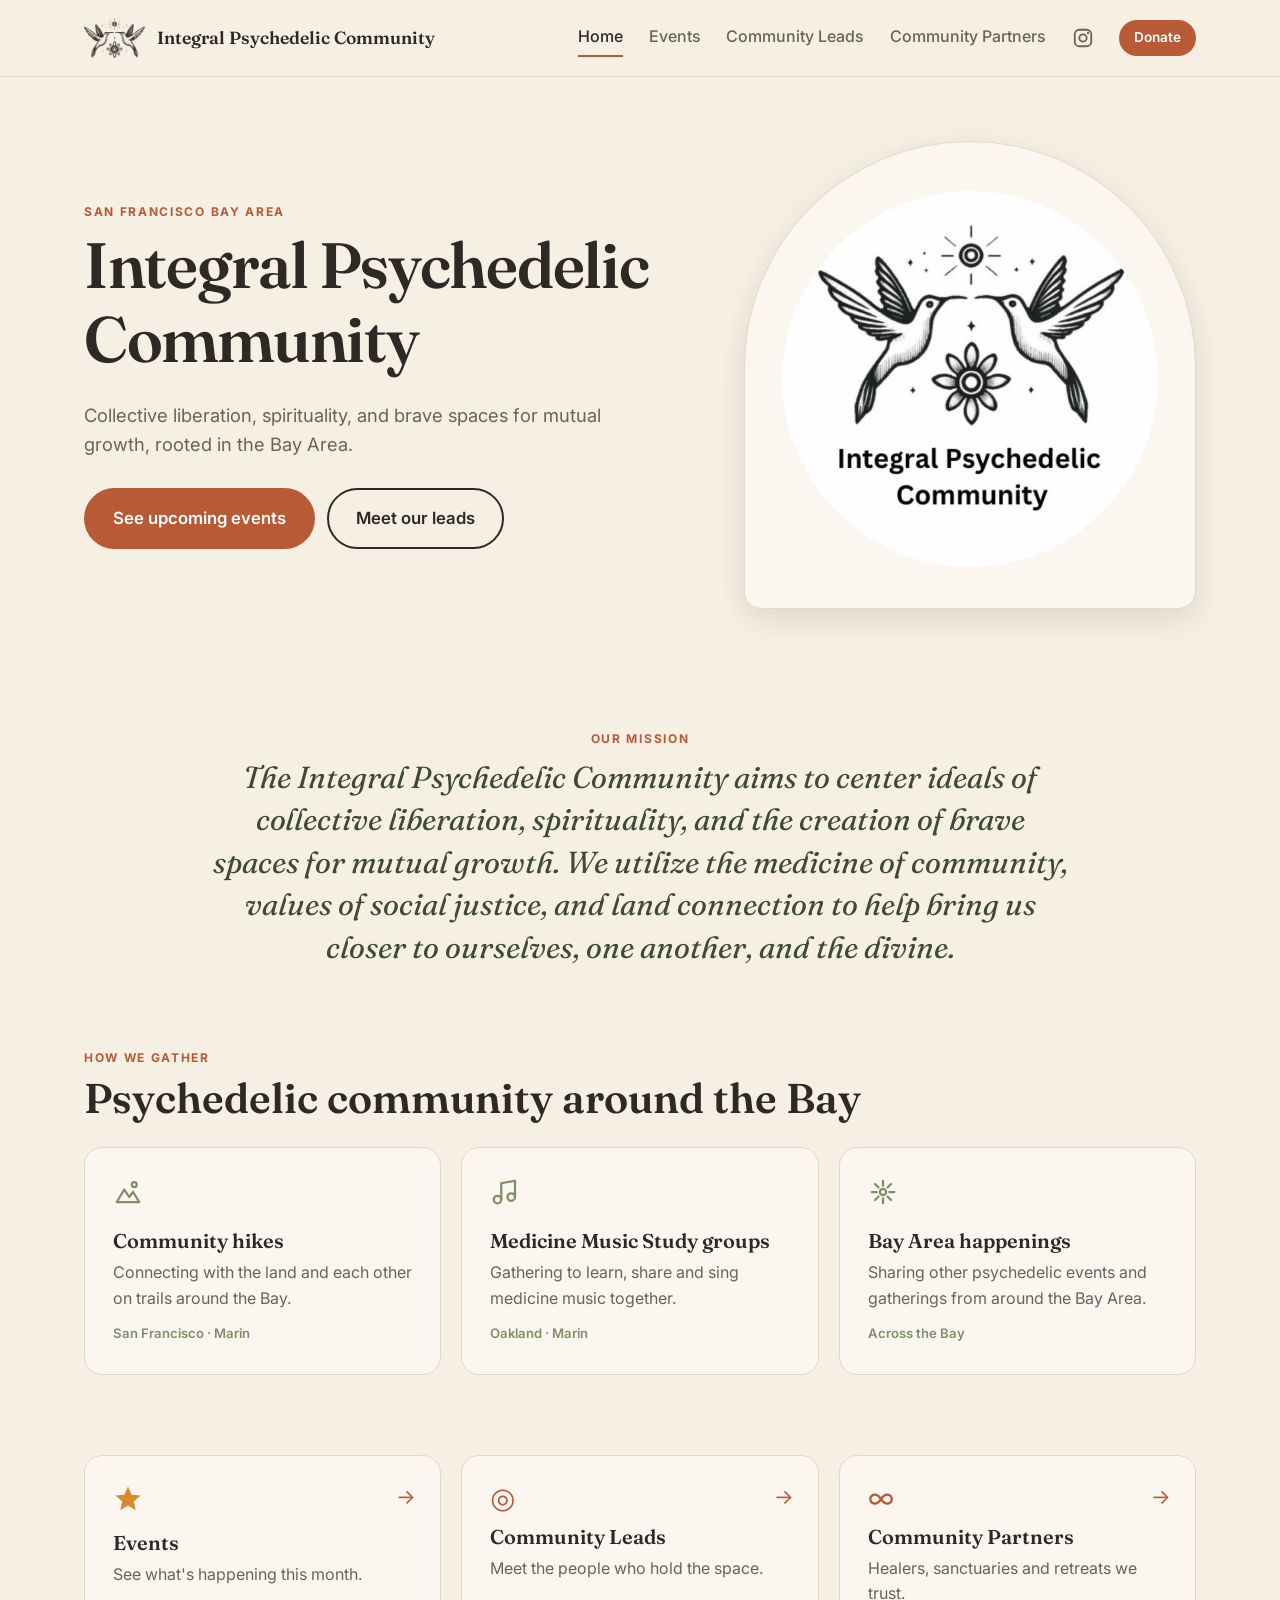
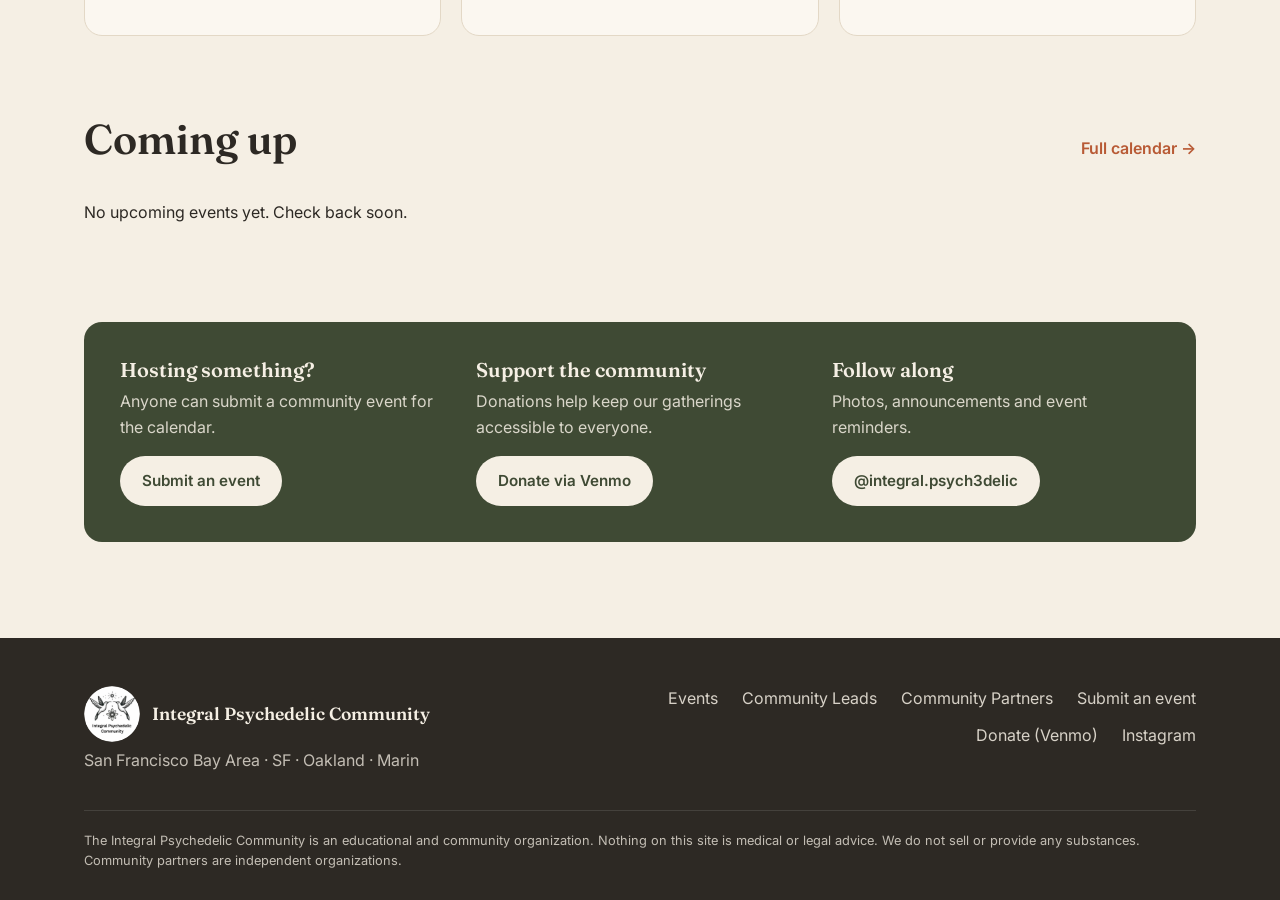
==== index.html @ b9d46e88 "Integral Psychedelic Community website: home, events, leads, partners Co-Authored-By: Devin AI <1582" ====
<!doctype html>
<html lang="en">
<head>
<meta charset="utf-8">
<meta name="viewport" content="width=device-width,initial-scale=1">
<title>Integral Psychedelic Community | Bay Area Psychedelic Community</title>
<meta name="description" content="A San Francisco Bay Area psychedelic community for collective liberation, spirituality and brave spaces for mutual growth. Community hikes in SF and Marin and Medicine Music Study groups in Oakland and Marin.">
<meta property="og:type" content="website">
<meta property="og:site_name" content="Integral Psychedelic Community">
<meta property="og:title" content="Integral Psychedelic Community | Bay Area Psychedelic Community">
<meta property="og:description" content="A San Francisco Bay Area psychedelic community for collective liberation, spirituality and brave spaces for mutual growth. Community hikes in SF and Marin and Medicine Music Study groups in Oakland and Marin.">
<meta property="og:image" content="assets/og-image.jpg">
<link rel="icon" href="assets/favicon.ico" sizes="any">
<link rel="icon" type="image/png" href="assets/icon-32.png">
<link rel="apple-touch-icon" href="assets/icon-180.png">
<link rel="preconnect" href="https://fonts.googleapis.com"><link rel="preconnect" href="https://fonts.gstatic.com" crossorigin>
<link href="https://fonts.googleapis.com/css2?family=Fraunces:ital,opsz,wght@0,9..144,400;0,9..144,600;1,9..144,400&family=Inter:wght@400;500;600;700&display=swap" rel="stylesheet">
<link rel="stylesheet" href="assets/style.css">
<script type="application/ld+json">{"@context": "https://schema.org", "@type": "Organization", "name": "Integral Psychedelic Community", "logo": "assets/logo-circle.png", "description": "A San Francisco Bay Area psychedelic community centering collective liberation, spirituality, and brave spaces for mutual growth.", "sameAs": ["https://www.instagram.com/integral.psych3delic/"], "areaServed": ["San Francisco", "Oakland", "Marin County", "San Francisco Bay Area"]}</script>
<script src="assets/site.js" defer></script>
</head>
<body>
<header class="site-header"><div class="wrap hdr">
  <a class="brand" href="index.html"><img src="assets/mark.png" alt="" width="61" height="40"><span>Integral Psychedelic Community</span></a>
  <button class="burger" aria-label="Open menu">☰</button>
  <nav class="nav" aria-label="Main"><a href="index.html" aria-current="page">Home</a><a href="events.html">Events</a><a href="leads.html">Community Leads</a><a href="partners.html">Community Partners</a><a class="insta" href="https://www.instagram.com/integral.psych3delic/" target="_blank" rel="noopener" aria-label="Instagram"><svg viewBox="0 0 24 24" width="22" height="22" aria-hidden="true"><rect x="3" y="3" width="18" height="18" rx="5" fill="none" stroke="currentColor" stroke-width="2"/><circle cx="12" cy="12" r="4" fill="none" stroke="currentColor" stroke-width="2"/><circle cx="17.5" cy="6.5" r="1.3" fill="currentColor"/></svg></a><a class="btn btn-sm btn-primary" href="https://venmo.com/u/hummingbirdmagic" target="_blank" rel="noopener">Donate</a></nav>
</div></header>
<main>
<section class="hero"><div class="wrap hero-inner">
  <div><p class="eyebrow">San Francisco Bay Area</p>
    <h1>Integral Psychedelic Community</h1>
    <p class="lede">Collective liberation, spirituality, and brave spaces for mutual growth, rooted in the Bay Area.</p>
    <div class="cta-row"><a class="btn btn-primary btn-lg" href="events.html">See upcoming events</a><a class="btn btn-ghost btn-lg" href="leads.html">Meet our leads</a></div>
  </div>
  <div class="hero-logo"><img src="assets/logo-circle.png" alt="Integral Psychedelic Community logo: two hummingbirds beneath a sun, above a flower" width="640" height="640"></div>
</div></section>
<div class="wrap">
  <section class="mission"><p class="eyebrow">Our mission</p>
    <blockquote>The Integral Psychedelic Community aims to center ideals of collective liberation, spirituality, and the creation of brave spaces for mutual growth. We utilize the medicine of community, values of social justice, and land connection to help bring us closer to ourselves, one another, and the divine.</blockquote>
  </section>
  <section class="gather"><p class="eyebrow">How we gather</p><h2>Psychedelic community around the Bay</h2>
    <div class="gather-grid">
      <div class="gather-card"><span class="ico"><svg viewBox="0 0 24 24"><path d="M3 20l6-10 4 6 3-4 5 8z"/><circle cx="17" cy="6" r="2"/></svg></span><h3>Community hikes</h3><p>Connecting with the land and each other on trails around the Bay.</p><span class="where">San Francisco · Marin</span></div>
      <div class="gather-card"><span class="ico"><svg viewBox="0 0 24 24"><path d="M9 18V5l11-2v13"/><circle cx="6" cy="18" r="3"/><circle cx="17" cy="16" r="3"/></svg></span><h3>Medicine Music Study groups</h3><p>Gathering to learn, share and sing medicine music together.</p><span class="where">Oakland · Marin</span></div>
      <div class="gather-card"><span class="ico"><svg viewBox="0 0 24 24"><path d="M12 3v4M12 17v4M3 12h4M17 12h4M5.6 5.6l2.8 2.8M15.6 15.6l2.8 2.8M5.6 18.4l2.8-2.8M15.6 8.4l2.8-2.8"/><circle cx="12" cy="12" r="2.5"/></svg></span><h3>Bay Area happenings</h3><p>Sharing other psychedelic events and gatherings from around the Bay Area.</p><span class="where">Across the Bay</span></div>
    </div>
  </section>
  <section class="cards3" aria-label="Explore">
    <a class="tile" href="events.html"><span class="tile-ico"><svg class="star" viewBox="0 0 24 24" aria-hidden="true"><path d="M12 2l2.9 6.6 7.1.6-5.4 4.7 1.6 7-6.2-3.8-6.2 3.8 1.6-7L2 9.2l7.1-.6z"/></svg></span><h3>Events</h3><p>See what's happening this month.</p><span class="arrow">→</span></a>
    <a class="tile" href="leads.html"><span class="tile-ico">◎</span><h3>Community Leads</h3><p>Meet the people who hold the space.</p><span class="arrow">→</span></a>
    <a class="tile" href="partners.html"><span class="tile-ico">∞</span><h3>Community Partners</h3><p>Healers, sanctuaries and retreats we trust.</p><span class="arrow">→</span></a>
  </section>
  <section class="upnext"><div class="row-head"><h2>Coming up</h2><a href="events.html">Full calendar →</a></div><div class="ev-list" id="ev-next"></div></section>
  <section class="cta-band">
    <div><h3>Hosting something?</h3><p>Anyone can submit a community event for the calendar.</p><a class="btn btn-light" href="events.html#submit">Submit an event</a></div>
    <div><h3>Support the community</h3><p>Donations help keep our gatherings accessible to everyone.</p><a class="btn btn-light" href="https://venmo.com/u/hummingbirdmagic" target="_blank" rel="noopener">Donate via Venmo</a></div>
    <div><h3>Follow along</h3><p>Photos, announcements and event reminders.</p><a class="btn btn-light" href="https://www.instagram.com/integral.psych3delic/" target="_blank" rel="noopener">@integral.psych3delic</a></div>
  </section>
</div>
</main>
<footer class="site-footer"><div class="wrap foot">
  <div><a class="brand" href="index.html"><img src="assets/logo-circle.png" alt="Integral Psychedelic Community logo" width="56" height="56"><span>Integral Psychedelic Community</span></a><p>San Francisco Bay Area · SF · Oakland · Marin</p></div>
  <div class="foot-links"><a href="events.html">Events</a><a href="leads.html">Community Leads</a><a href="partners.html">Community Partners</a><a href="events.html#submit">Submit an event</a><a href="https://venmo.com/u/hummingbirdmagic" target="_blank" rel="noopener">Donate (Venmo)</a><a href="https://www.instagram.com/integral.psych3delic/" target="_blank" rel="noopener">Instagram</a></div>
  <p class="disclaimer">The Integral Psychedelic Community is an educational and community organization. Nothing on this site is medical or legal advice. We do not sell or provide any substances. Community partners are independent organizations.</p>
</div></footer>
</body>
</html>
---- assets/style.css ----
:root{--bg:#f5efe4;--surface:#fbf7f0;--text:#2d2924;--muted:#6b6258;--primary:#b85a35;--primary-ink:#fff;--accent:#b85a35;--sage:#7d8f69;--forest:#3f4a34;--star:#d98b2b;--line:#e3d8c6;--radius:18px;--font-head:"Fraunces",Georgia,serif;--font-body:"Inter",system-ui,sans-serif;--event-bg:#f3e1cc;--shadow:0 10px 30px rgba(80,50,20,.12)}
*{box-sizing:border-box}html{scroll-behavior:smooth}
body{margin:0;background:var(--bg);color:var(--text);font-family:var(--font-body);line-height:1.6;-webkit-font-smoothing:antialiased}
h1,h2,h3,h4{font-family:var(--font-head);line-height:1.15;margin:0 0 .4em;font-weight:600}
h1{font-size:clamp(2.4rem,5.4vw,4rem);letter-spacing:-.02em}h2{font-size:clamp(1.8rem,3.5vw,2.6rem)}h3{font-size:1.25rem}
a{color:inherit}p{margin:0 0 1em}img{max-width:100%;height:auto;display:block}
.wrap{max-width:1160px;margin:0 auto;padding:0 24px}
.eyebrow{text-transform:uppercase;letter-spacing:.14em;font-size:.75rem;font-weight:700;color:var(--accent);margin:0 0 .6em}
.lede{font-size:1.15rem;color:var(--muted);max-width:44ch}
.btn{display:inline-flex;align-items:center;gap:.4em;padding:.7em 1.3em;border-radius:999px;text-decoration:none;font-weight:600;border:2px solid transparent;transition:transform .15s;cursor:pointer;font-size:.95rem;white-space:nowrap}
.btn:hover{transform:translateY(-2px)}
.btn-primary{background:var(--primary);color:var(--primary-ink)}
.btn-ghost{border-color:currentColor;color:var(--text);background:transparent}
.btn-light{background:var(--bg);color:var(--forest)}
.btn-sm{padding:.4em .95em;font-size:.85rem}.btn-lg{padding:.9em 1.6em;font-size:1.05rem}
.site-header{position:sticky;top:0;z-index:10;background:rgba(245,239,228,.92);border-bottom:1px solid var(--line);backdrop-filter:blur(10px)}
.hdr{display:flex;align-items:center;justify-content:space-between;height:76px}
.brand{display:flex;align-items:center;gap:.7em;text-decoration:none;font-family:var(--font-head);font-weight:600;font-size:1.1rem}
.brand img{height:40px;width:auto}
.nav{display:flex;align-items:center;gap:1.6em}
.nav a:not(.btn){text-decoration:none;font-weight:500;color:var(--muted);padding:.3em 0;border-bottom:2px solid transparent}
.nav a[aria-current],.nav a:not(.btn):hover{color:var(--text);border-color:var(--accent)}
.burger{display:none;background:none;border:0;font-size:1.6rem;color:var(--text);cursor:pointer}
.hero{padding:64px 0 40px}
.hero-inner{display:grid;grid-template-columns:1.15fr .85fr;gap:48px;align-items:center}
.cta-row{display:flex;gap:12px;flex-wrap:wrap;margin-top:28px}
.hero-logo{background:var(--surface);border-radius:240px 240px var(--radius) var(--radius);padding:48px 36px 40px;border:1px solid var(--line);box-shadow:var(--shadow)}
.hero-logo img{width:100%;max-width:380px;margin:0 auto}
.mission{margin:80px auto;max-width:860px;text-align:center}
.mission blockquote{margin:0;font-family:var(--font-head);font-style:italic;color:var(--forest);font-size:clamp(1.35rem,2.5vw,1.9rem);line-height:1.4}
.gather{margin:80px 0}
.gather-grid{display:grid;grid-template-columns:repeat(3,1fr);gap:20px;margin-top:24px}
.gather-card{padding:28px;border-radius:var(--radius);background:var(--surface);border:1px solid var(--line)}
.gather-card .ico{font-size:1.7rem;color:var(--sage);display:block;margin-bottom:10px}
.gather-card p{color:var(--muted);margin:0}
.where{display:inline-block;margin-top:12px;font-size:.82rem;font-weight:600;color:var(--sage)}
.cards3{display:grid;grid-template-columns:repeat(3,1fr);gap:20px;margin:80px 0}
.tile{position:relative;display:block;padding:28px;border-radius:var(--radius);background:var(--surface);border:1px solid var(--line);text-decoration:none;transition:transform .2s,box-shadow .2s}
.tile:hover{transform:translateY(-4px);box-shadow:var(--shadow)}
.tile-ico{font-size:1.8rem;color:var(--accent);display:block;margin-bottom:12px;line-height:1}.tile-ico .star{width:30px;height:30px}
.tile p{color:var(--muted);margin:0}.arrow{position:absolute;right:24px;top:24px;font-size:1.3rem;color:var(--accent)}
.row-head{display:flex;justify-content:space-between;align-items:baseline;margin-bottom:20px;gap:12px}.row-head a{color:var(--accent);font-weight:600;text-decoration:none}
.upnext{margin:80px 0}
.ev-list{display:grid;gap:14px}
.ev-card{display:flex;gap:18px;padding:20px;background:var(--surface);border:1px solid var(--line);border-radius:var(--radius)}
.ev-date{flex:none;width:64px;height:72px;border-radius:12px;background:var(--sage);color:#fff;display:flex;flex-direction:column;align-items:center;justify-content:center;line-height:1}
.ev-mon{font-size:.72rem;text-transform:uppercase;letter-spacing:.1em;font-weight:700}.ev-num{font-size:1.7rem;font-weight:700;font-family:var(--font-head)}
.ev-title{font-size:1.15rem;margin:0 0 .2em}.ev-meta{color:var(--accent);font-weight:600;font-size:.88rem;margin:0 0 .5em}.ev-desc{color:var(--muted);margin:0 0 .8em;font-size:.95rem}
.ev-actions{display:flex;gap:8px;flex-wrap:wrap}
.tag{display:inline-block;font-size:.68rem;font-weight:700;letter-spacing:.06em;text-transform:uppercase;padding:2px 8px;border-radius:999px;background:var(--line);color:var(--muted);vertical-align:middle;margin-left:6px;font-family:var(--font-body)}
.cta-band{display:grid;grid-template-columns:repeat(3,1fr);gap:28px;margin:80px 0 96px;padding:36px;border-radius:var(--radius);background:var(--forest);color:var(--bg)}
.cta-band p{opacity:.85}
.page-head{display:flex;justify-content:space-between;align-items:flex-end;gap:24px;flex-wrap:wrap;padding:56px 0 32px}
.notice{background:var(--event-bg);border:1px solid #ecc9a4;border-radius:12px;padding:12px 16px;font-size:.9rem;margin-bottom:24px}
.events-split{display:grid;grid-template-columns:1.25fr .75fr;gap:28px;align-items:start}
.cal{background:var(--surface);border:1px solid var(--line);border-radius:var(--radius);padding:20px}
.cal-head{display:flex;align-items:center;justify-content:space-between;margin-bottom:12px}.cal-head h3{margin:0}
.cal-nav{width:38px;height:38px;border-radius:50%;border:1px solid var(--line);background:transparent;color:var(--text);font-size:1.3rem;cursor:pointer}
.cal-grid{display:grid;grid-template-columns:repeat(7,1fr);gap:6px}
.cal-dow{text-align:center;font-size:.72rem;text-transform:uppercase;letter-spacing:.08em;color:var(--muted);padding:4px 0;font-weight:700}
.cal-day{position:relative;min-height:84px;border-radius:11px;border:1px solid var(--line);background:transparent;color:var(--text);text-align:left;padding:6px 8px;font:inherit;cursor:default;display:flex;flex-direction:column;align-items:flex-start;overflow:hidden}
.cal-day.empty{border:0}
.cal-num{font-size:.85rem;font-weight:600}
.cal-day.today .cal-num{background:var(--text);color:var(--bg);border-radius:999px;padding:0 7px}
.cal-day.has-event{cursor:pointer;background:var(--event-bg)}
.cal-day.has-event:hover{transform:scale(1.04);box-shadow:var(--shadow)}
.cal-day.selected{outline:3px solid var(--accent);outline-offset:-1px}
.star{width:20px;height:20px;fill:var(--star)}
.cal-day .star{position:absolute;top:6px;right:6px}
.cal-count{position:absolute;top:22px;right:4px;font-size:.62rem;font-weight:700;background:var(--accent);color:#fff;border-radius:999px;padding:0 5px}
.cal-peek{margin-top:auto;font-size:.68rem;line-height:1.25;color:var(--muted);display:-webkit-box;-webkit-line-clamp:2;-webkit-box-orient:vertical;overflow:hidden}
.cal-legend{font-size:.8rem;color:var(--muted);margin:12px 0 0;display:flex;align-items:center;gap:6px}.cal-legend .star{width:14px;height:14px}
.detail-panel{position:sticky;top:100px}
.detail-panel .ev-card{flex-direction:column;margin-bottom:12px}
.hint{color:var(--muted);font-size:.85rem;display:flex;gap:6px;align-items:center;margin-top:12px}.hint .star{width:14px;height:14px}
.all-events{margin:56px 0 0}
.fine{color:var(--muted);font-size:.85rem;margin:28px 0 80px}
.leads{display:grid;grid-template-columns:1fr 1fr;gap:24px;padding-bottom:96px}
.lead{display:flex;gap:24px;padding:28px;background:var(--surface);border:1px solid var(--line);border-radius:var(--radius)}
.lead h3{margin:0}.role{color:var(--accent);font-weight:600;font-size:.9rem;margin:.1em 0 .6em}.lead p{color:var(--muted)}
.lead-photo{width:140px;height:140px;border-radius:50%;flex:none;background:repeating-linear-gradient(135deg,#e2d3bc 0 12px,#ddcbb0 12px 24px);display:flex;align-items:center;justify-content:center;color:#8a7a63;font-size:.72rem;letter-spacing:.1em;text-transform:uppercase;overflow:hidden}
.link{color:var(--accent);font-weight:600;text-decoration:none}
.partners{display:grid;grid-template-columns:repeat(3,1fr);gap:24px;padding-bottom:96px}
.partner{display:flex;flex-direction:column;background:var(--surface);border:1px solid var(--line);border-radius:var(--radius);overflow:hidden;transition:transform .2s,box-shadow .2s}
.partner:hover{transform:translateY(-4px);box-shadow:var(--shadow)}
.partner-shot{display:block;aspect-ratio:16/10;overflow:hidden;border-bottom:1px solid var(--line)}
.partner-shot img{width:100%;height:100%;object-fit:cover;object-position:top}
.partner-body{padding:22px 24px 26px;display:flex;flex-direction:column;flex:1}
.partner-body h3{margin:0}.partner-org{color:var(--sage);font-weight:600;font-size:.9rem;margin:.15em 0 .3em}
.partner-tags{font-size:.78rem;color:var(--accent);font-weight:600;margin-bottom:.8em}
.partner-body p{color:var(--muted);font-size:.95rem}
.partner-body .btn{margin-top:auto;align-self:flex-start}
.site-footer{background:var(--text);color:var(--bg);padding:48px 0 28px}
.foot{display:grid;grid-template-columns:1fr 1.4fr;gap:24px}.foot p{opacity:.75;margin:.4em 0 0}
.foot .brand img{height:56px;border-radius:50%}
.foot-links{display:flex;flex-wrap:wrap;gap:12px 24px;justify-content:flex-end;align-content:start}.foot-links a{text-decoration:none;opacity:.85}.foot-links a:hover{opacity:1;text-decoration:underline}
.disclaimer{grid-column:1/-1;font-size:.8rem;border-top:1px solid rgba(255,255,255,.15);padding-top:20px;margin-top:12px!important}
@media (max-width:860px){
  .burger{display:block}.nav{display:none;position:absolute;top:76px;left:0;right:0;flex-direction:column;align-items:flex-start;padding:20px 24px;gap:14px;background:var(--bg);border-bottom:1px solid var(--line)}.nav.open{display:flex}
  .brand{font-size:1rem}.brand img{height:34px}
  .hero{padding-top:40px}.hero-inner,.events-split,.leads,.foot{grid-template-columns:1fr}
  .hero-logo{max-width:360px;margin:0 auto;padding:32px 24px}
  .cards3,.cta-band,.partners,.gather-grid{grid-template-columns:1fr}
  .cal{padding:14px}.cal-grid{gap:4px}.cal-day{min-height:50px;padding:4px}.cal-peek{display:none}.cal-day .star{top:auto;bottom:5px;right:auto;left:50%;transform:translateX(-50%);width:16px;height:16px}.cal-count{top:3px;right:3px}
  .lead{flex-direction:column;align-items:center;text-align:center}.foot-links{justify-content:flex-start}.detail-panel{position:static}
}
.nav a.insta{display:flex;color:var(--muted);border:0;padding:0}.nav a.insta:hover{color:var(--accent)}
.gather-card .ico svg{width:30px;height:30px;stroke:currentColor;fill:none;stroke-width:1.8;stroke-linecap:round;stroke-linejoin:round}
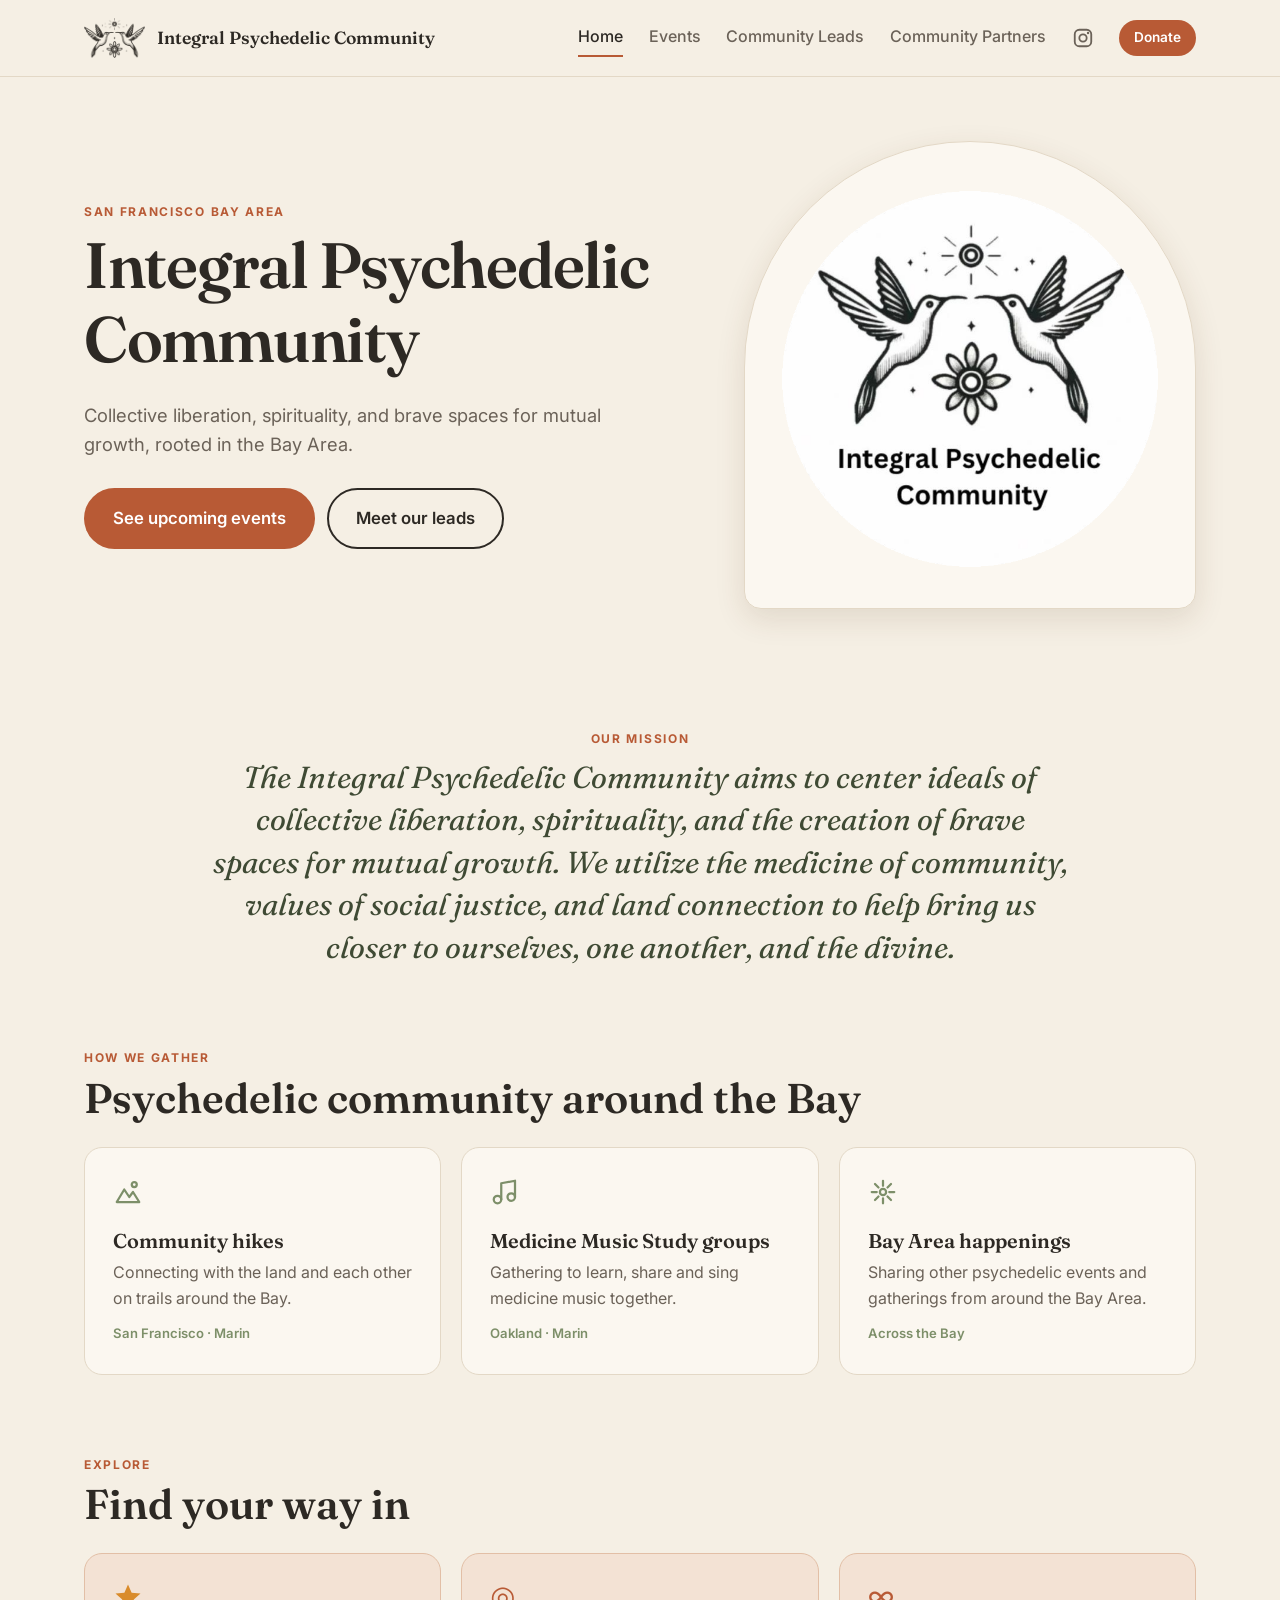
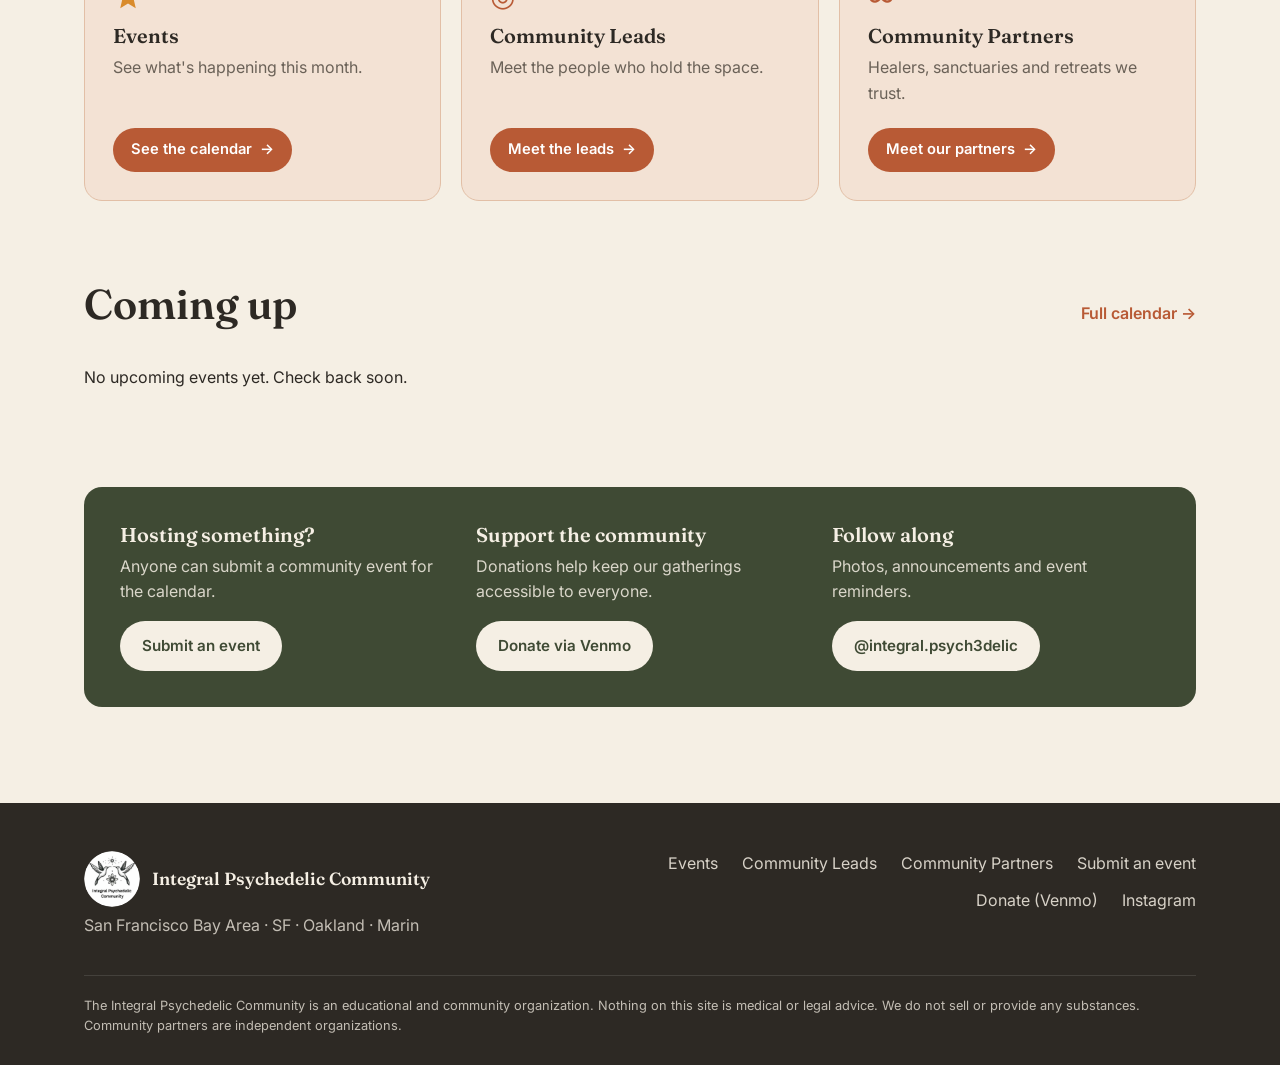
==== commit f0f2f20b: "Make home page Explore tiles look clickable Co-Authored-By: Devin AI <158243242+devin-ai-integration" ====
--- a/index.html
+++ b/index.html
@@ -45,11 +45,12 @@
       <div class="gather-card"><span class="ico"><svg viewBox="0 0 24 24"><path d="M12 3v4M12 17v4M3 12h4M17 12h4M5.6 5.6l2.8 2.8M15.6 15.6l2.8 2.8M5.6 18.4l2.8-2.8M15.6 8.4l2.8-2.8"/><circle cx="12" cy="12" r="2.5"/></svg></span><h3>Bay Area happenings</h3><p>Sharing other psychedelic events and gatherings from around the Bay Area.</p><span class="where">Across the Bay</span></div>
     </div>
   </section>
-  <section class="cards3" aria-label="Explore">
-    <a class="tile" href="events.html"><span class="tile-ico"><svg class="star" viewBox="0 0 24 24" aria-hidden="true"><path d="M12 2l2.9 6.6 7.1.6-5.4 4.7 1.6 7-6.2-3.8-6.2 3.8 1.6-7L2 9.2l7.1-.6z"/></svg></span><h3>Events</h3><p>See what's happening this month.</p><span class="arrow">→</span></a>
-    <a class="tile" href="leads.html"><span class="tile-ico">◎</span><h3>Community Leads</h3><p>Meet the people who hold the space.</p><span class="arrow">→</span></a>
-    <a class="tile" href="partners.html"><span class="tile-ico">∞</span><h3>Community Partners</h3><p>Healers, sanctuaries and retreats we trust.</p><span class="arrow">→</span></a>
-  </section>
+  <section class="explore" aria-label="Explore"><p class="eyebrow">Explore</p><h2>Find your way in</h2>
+  <div class="cards3">
+    <a class="tile" href="events.html"><span class="tile-ico"><svg class="star" viewBox="0 0 24 24" aria-hidden="true"><path d="M12 2l2.9 6.6 7.1.6-5.4 4.7 1.6 7-6.2-3.8-6.2 3.8 1.6-7L2 9.2l7.1-.6z"/></svg></span><h3>Events</h3><p>See what's happening this month.</p><span class="tile-cta">See the calendar <span aria-hidden="true">→</span></span></a>
+    <a class="tile" href="leads.html"><span class="tile-ico">◎</span><h3>Community Leads</h3><p>Meet the people who hold the space.</p><span class="tile-cta">Meet the leads <span aria-hidden="true">→</span></span></a>
+    <a class="tile" href="partners.html"><span class="tile-ico">∞</span><h3>Community Partners</h3><p>Healers, sanctuaries and retreats we trust.</p><span class="tile-cta">Meet our partners <span aria-hidden="true">→</span></span></a>
+  </div></section>
   <section class="upnext"><div class="row-head"><h2>Coming up</h2><a href="events.html">Full calendar →</a></div><div class="ev-list" id="ev-next"></div></section>
   <section class="cta-band">
     <div><h3>Hosting something?</h3><p>Anyone can submit a community event for the calendar.</p><a class="btn btn-light" href="events.html#submit">Submit an event</a></div>
--- a/assets/style.css
+++ b/assets/style.css
@@ -34,11 +34,14 @@
 .gather-card .ico{font-size:1.7rem;color:var(--sage);display:block;margin-bottom:10px}
 .gather-card p{color:var(--muted);margin:0}
 .where{display:inline-block;margin-top:12px;font-size:.82rem;font-weight:600;color:var(--sage)}
-.cards3{display:grid;grid-template-columns:repeat(3,1fr);gap:20px;margin:80px 0}
-.tile{position:relative;display:block;padding:28px;border-radius:var(--radius);background:var(--surface);border:1px solid var(--line);text-decoration:none;transition:transform .2s,box-shadow .2s}
-.tile:hover{transform:translateY(-4px);box-shadow:var(--shadow)}
-.tile-ico{font-size:1.8rem;color:var(--accent);display:block;margin-bottom:12px;line-height:1}.tile-ico .star{width:30px;height:30px}
-.tile p{color:var(--muted);margin:0}.arrow{position:absolute;right:24px;top:24px;font-size:1.3rem;color:var(--accent)}
+.explore{margin:80px 0}
+.cards3{display:grid;grid-template-columns:repeat(3,1fr);gap:20px;margin-top:24px}
+.tile{position:relative;display:flex;flex-direction:column;padding:28px;border-radius:var(--radius);background:#f3e2d4;border:1.5px solid #e2bfa6;text-decoration:none;transition:transform .2s,box-shadow .2s,border-color .2s;cursor:pointer}
+.tile:hover,.tile:focus-visible{transform:translateY(-4px);box-shadow:var(--shadow);border-color:var(--accent)}
+.tile-ico{font-size:1.8rem;height:30px;color:var(--accent);display:block;margin-bottom:12px;line-height:1}.tile-ico .star{width:30px;height:30px}
+.tile p{color:var(--muted);margin:0 0 22px}
+.tile-cta{margin-top:auto;align-self:flex-start;display:inline-flex;gap:8px;align-items:center;padding:10px 18px;border-radius:999px;background:var(--accent);color:#fff;font-weight:600;font-size:.92rem;transition:gap .2s,background .2s}
+.tile:hover .tile-cta{gap:12px;background:#9e4a2a}
 .row-head{display:flex;justify-content:space-between;align-items:baseline;margin-bottom:20px;gap:12px}.row-head a{color:var(--accent);font-weight:600;text-decoration:none}
 .upnext{margin:80px 0}
 .ev-list{display:grid;gap:14px}
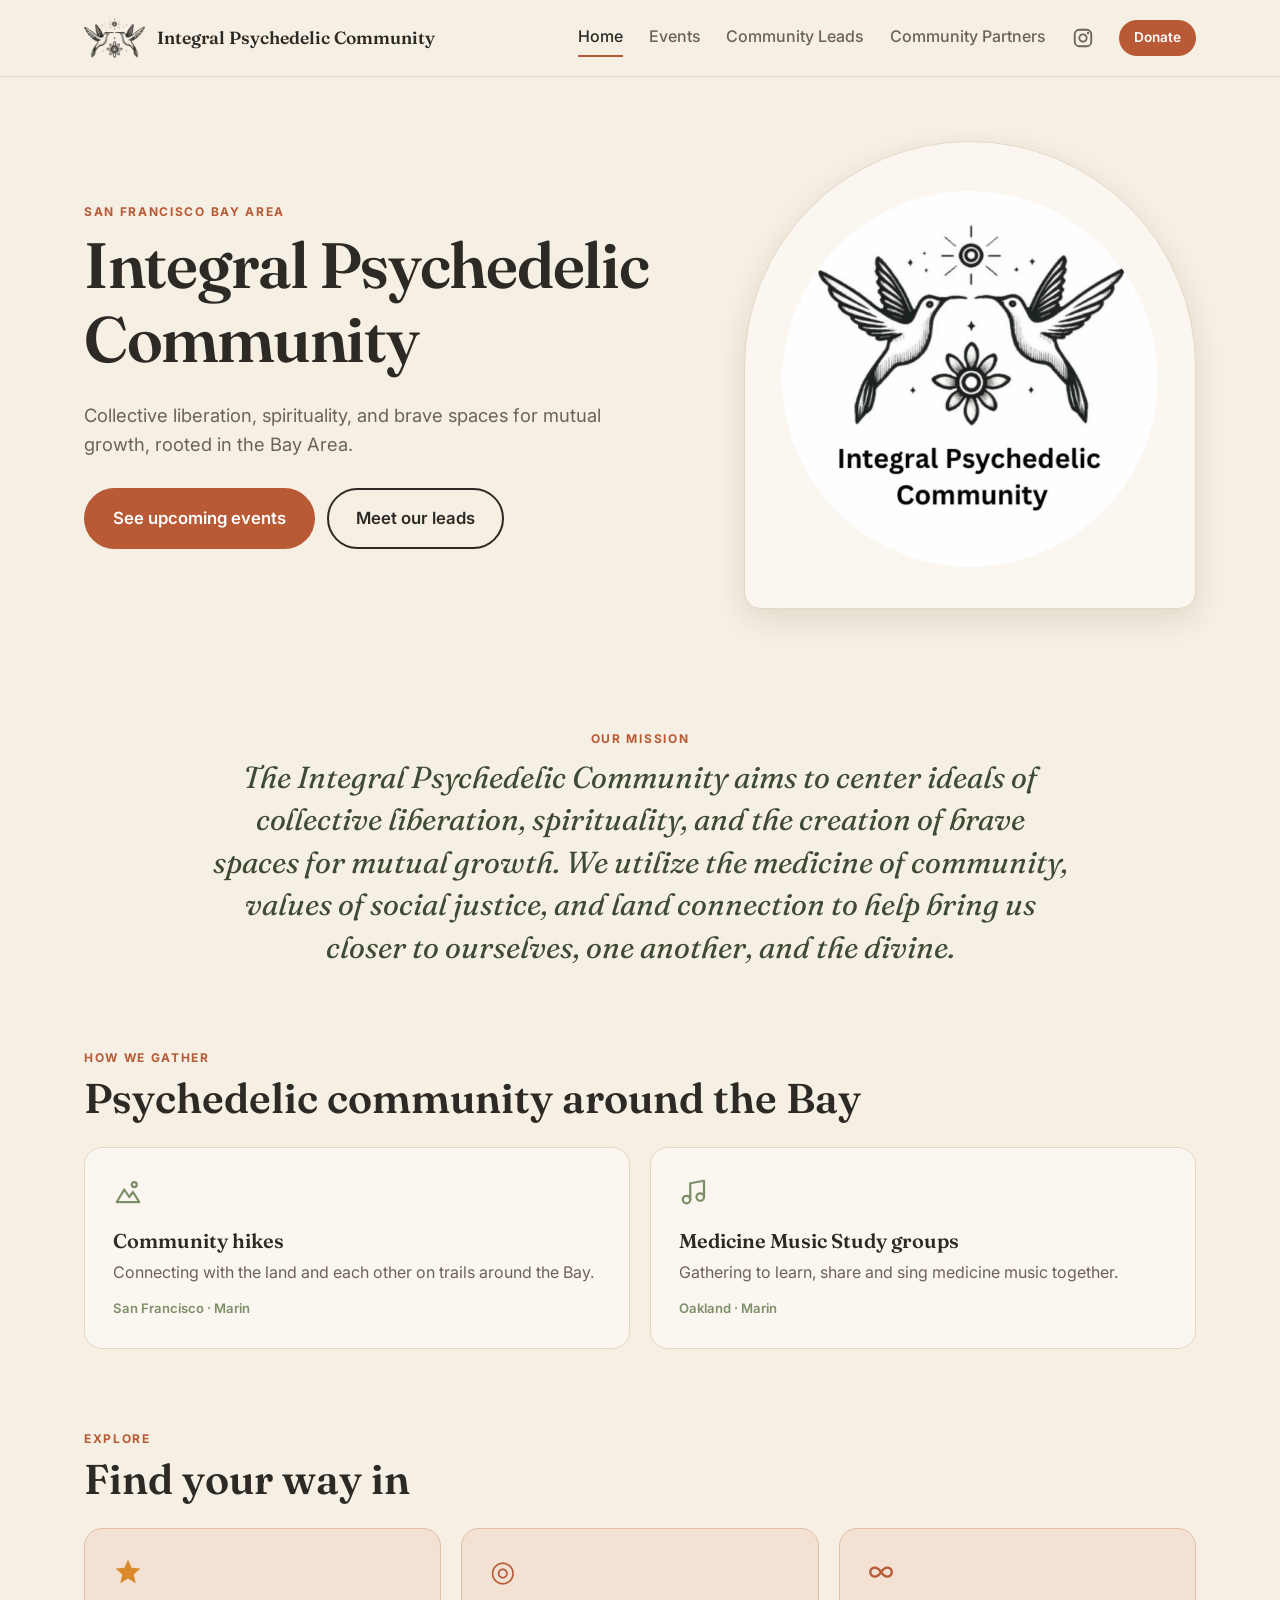
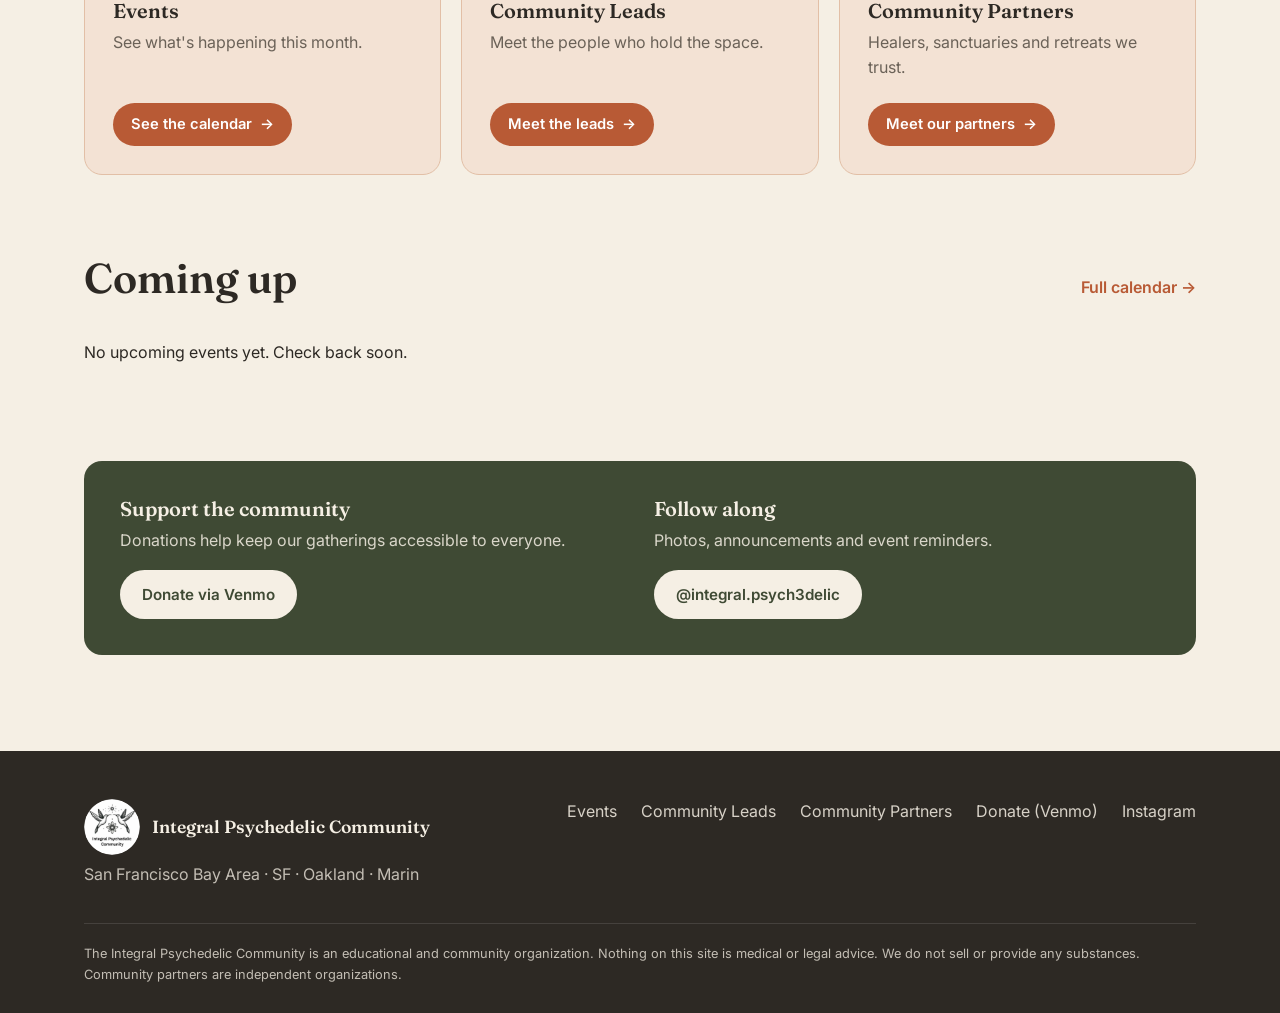
==== commit 95a495d3: "Remove Bay Area happenings card and public event submission Co-Authored-By: Devin AI <158243242+devi" ====
--- a/index.html
+++ b/index.html
@@ -42,7 +42,6 @@
     <div class="gather-grid">
       <div class="gather-card"><span class="ico"><svg viewBox="0 0 24 24"><path d="M3 20l6-10 4 6 3-4 5 8z"/><circle cx="17" cy="6" r="2"/></svg></span><h3>Community hikes</h3><p>Connecting with the land and each other on trails around the Bay.</p><span class="where">San Francisco · Marin</span></div>
       <div class="gather-card"><span class="ico"><svg viewBox="0 0 24 24"><path d="M9 18V5l11-2v13"/><circle cx="6" cy="18" r="3"/><circle cx="17" cy="16" r="3"/></svg></span><h3>Medicine Music Study groups</h3><p>Gathering to learn, share and sing medicine music together.</p><span class="where">Oakland · Marin</span></div>
-      <div class="gather-card"><span class="ico"><svg viewBox="0 0 24 24"><path d="M12 3v4M12 17v4M3 12h4M17 12h4M5.6 5.6l2.8 2.8M15.6 15.6l2.8 2.8M5.6 18.4l2.8-2.8M15.6 8.4l2.8-2.8"/><circle cx="12" cy="12" r="2.5"/></svg></span><h3>Bay Area happenings</h3><p>Sharing other psychedelic events and gatherings from around the Bay Area.</p><span class="where">Across the Bay</span></div>
     </div>
   </section>
   <section class="explore" aria-label="Explore"><p class="eyebrow">Explore</p><h2>Find your way in</h2>
@@ -53,7 +52,6 @@
   </div></section>
   <section class="upnext"><div class="row-head"><h2>Coming up</h2><a href="events.html">Full calendar →</a></div><div class="ev-list" id="ev-next"></div></section>
   <section class="cta-band">
-    <div><h3>Hosting something?</h3><p>Anyone can submit a community event for the calendar.</p><a class="btn btn-light" href="events.html#submit">Submit an event</a></div>
     <div><h3>Support the community</h3><p>Donations help keep our gatherings accessible to everyone.</p><a class="btn btn-light" href="https://venmo.com/u/hummingbirdmagic" target="_blank" rel="noopener">Donate via Venmo</a></div>
     <div><h3>Follow along</h3><p>Photos, announcements and event reminders.</p><a class="btn btn-light" href="https://www.instagram.com/integral.psych3delic/" target="_blank" rel="noopener">@integral.psych3delic</a></div>
   </section>
@@ -61,7 +59,7 @@
 </main>
 <footer class="site-footer"><div class="wrap foot">
   <div><a class="brand" href="index.html"><img src="assets/logo-circle.png" alt="Integral Psychedelic Community logo" width="56" height="56"><span>Integral Psychedelic Community</span></a><p>San Francisco Bay Area · SF · Oakland · Marin</p></div>
-  <div class="foot-links"><a href="events.html">Events</a><a href="leads.html">Community Leads</a><a href="partners.html">Community Partners</a><a href="events.html#submit">Submit an event</a><a href="https://venmo.com/u/hummingbirdmagic" target="_blank" rel="noopener">Donate (Venmo)</a><a href="https://www.instagram.com/integral.psych3delic/" target="_blank" rel="noopener">Instagram</a></div>
+  <div class="foot-links"><a href="events.html">Events</a><a href="leads.html">Community Leads</a><a href="partners.html">Community Partners</a><a href="https://venmo.com/u/hummingbirdmagic" target="_blank" rel="noopener">Donate (Venmo)</a><a href="https://www.instagram.com/integral.psych3delic/" target="_blank" rel="noopener">Instagram</a></div>
   <p class="disclaimer">The Integral Psychedelic Community is an educational and community organization. Nothing on this site is medical or legal advice. We do not sell or provide any substances. Community partners are independent organizations.</p>
 </div></footer>
 </body>
--- a/assets/style.css
+++ b/assets/style.css
@@ -29,7 +29,7 @@
 .mission{margin:80px auto;max-width:860px;text-align:center}
 .mission blockquote{margin:0;font-family:var(--font-head);font-style:italic;color:var(--forest);font-size:clamp(1.35rem,2.5vw,1.9rem);line-height:1.4}
 .gather{margin:80px 0}
-.gather-grid{display:grid;grid-template-columns:repeat(3,1fr);gap:20px;margin-top:24px}
+.gather-grid{display:grid;grid-template-columns:repeat(2,1fr);gap:20px;margin-top:24px}
 .gather-card{padding:28px;border-radius:var(--radius);background:var(--surface);border:1px solid var(--line)}
 .gather-card .ico{font-size:1.7rem;color:var(--sage);display:block;margin-bottom:10px}
 .gather-card p{color:var(--muted);margin:0}
@@ -51,7 +51,7 @@
 .ev-title{font-size:1.15rem;margin:0 0 .2em}.ev-meta{color:var(--accent);font-weight:600;font-size:.88rem;margin:0 0 .5em}.ev-desc{color:var(--muted);margin:0 0 .8em;font-size:.95rem}
 .ev-actions{display:flex;gap:8px;flex-wrap:wrap}
 .tag{display:inline-block;font-size:.68rem;font-weight:700;letter-spacing:.06em;text-transform:uppercase;padding:2px 8px;border-radius:999px;background:var(--line);color:var(--muted);vertical-align:middle;margin-left:6px;font-family:var(--font-body)}
-.cta-band{display:grid;grid-template-columns:repeat(3,1fr);gap:28px;margin:80px 0 96px;padding:36px;border-radius:var(--radius);background:var(--forest);color:var(--bg)}
+.cta-band{display:grid;grid-template-columns:repeat(2,1fr);gap:28px;margin:80px 0 96px;padding:36px;border-radius:var(--radius);background:var(--forest);color:var(--bg)}
 .cta-band p{opacity:.85}
 .page-head{display:flex;justify-content:space-between;align-items:flex-end;gap:24px;flex-wrap:wrap;padding:56px 0 32px}
 .notice{background:var(--event-bg);border:1px solid #ecc9a4;border-radius:12px;padding:12px 16px;font-size:.9rem;margin-bottom:24px}
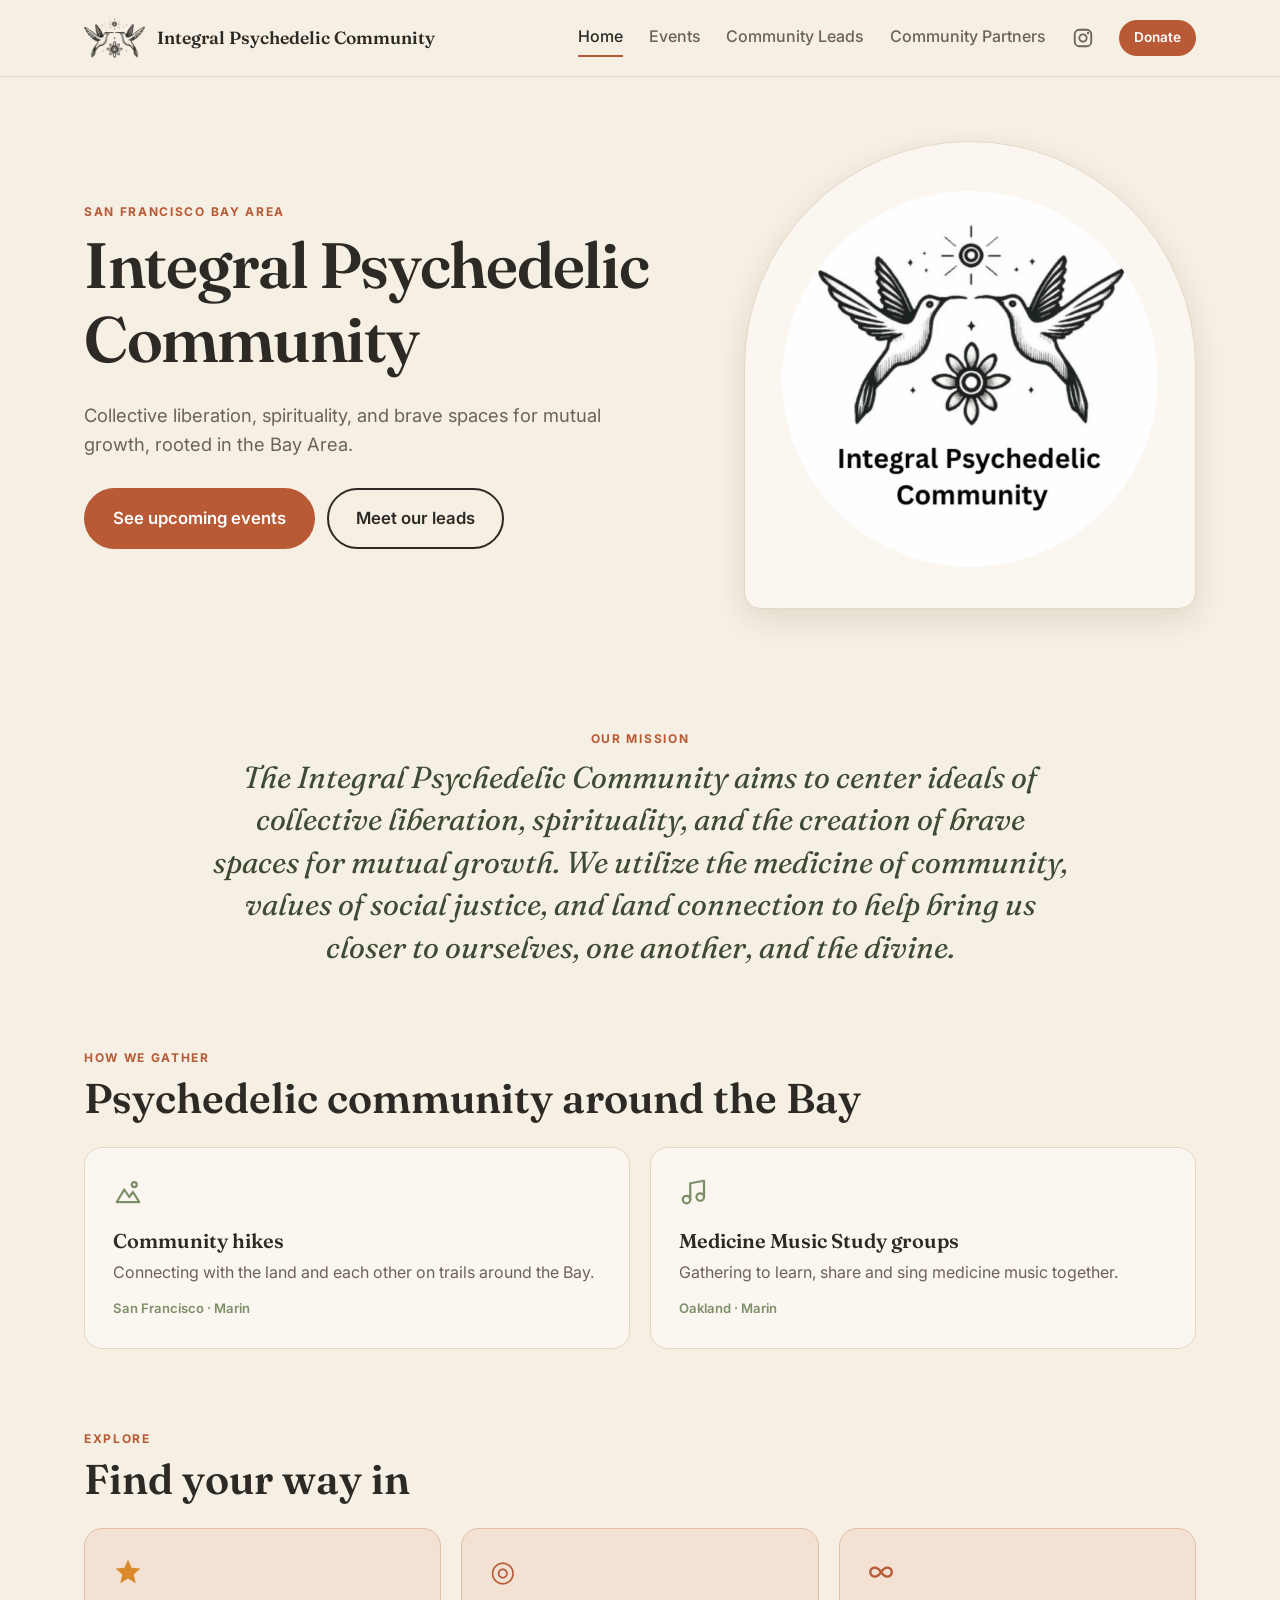
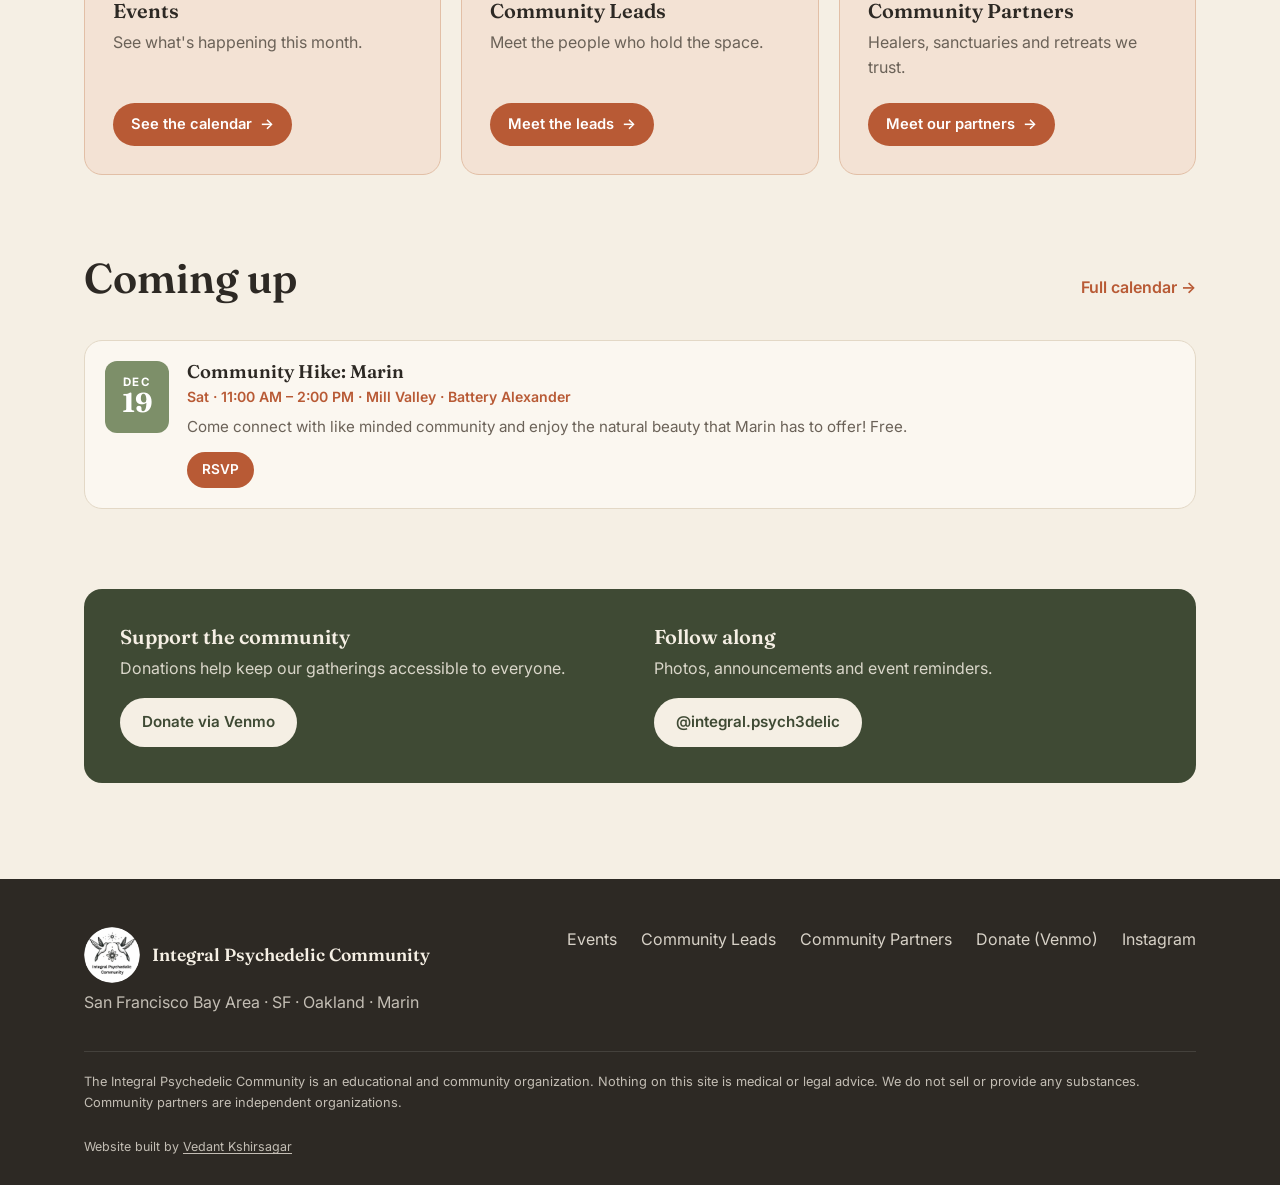
==== commit 70323198: "Add 'Website built by Vedant Kshirsagar' footer credit Co-Authored-By: Devin AI <158243242+devin-ai-" ====
--- a/index.html
+++ b/index.html
@@ -61,6 +61,7 @@
   <div><a class="brand" href="index.html"><img src="assets/logo-circle.png" alt="Integral Psychedelic Community logo" width="56" height="56"><span>Integral Psychedelic Community</span></a><p>San Francisco Bay Area · SF · Oakland · Marin</p></div>
   <div class="foot-links"><a href="events.html">Events</a><a href="leads.html">Community Leads</a><a href="partners.html">Community Partners</a><a href="https://venmo.com/u/hummingbirdmagic" target="_blank" rel="noopener">Donate (Venmo)</a><a href="https://www.instagram.com/integral.psych3delic/" target="_blank" rel="noopener">Instagram</a></div>
   <p class="disclaimer">The Integral Psychedelic Community is an educational and community organization. Nothing on this site is medical or legal advice. We do not sell or provide any substances. Community partners are independent organizations.</p>
+  <p class="credit">Website built by <a href="https://www.linkedin.com/in/vedant-kshirsagar/" target="_blank" rel="noopener">Vedant Kshirsagar</a></p>
 </div></footer>
 </body>
 </html>
--- a/assets/style.css
+++ b/assets/style.css
@@ -98,6 +98,7 @@
 .foot .brand img{height:56px;border-radius:50%}
 .foot-links{display:flex;flex-wrap:wrap;gap:12px 24px;justify-content:flex-end;align-content:start}.foot-links a{text-decoration:none;opacity:.85}.foot-links a:hover{opacity:1;text-decoration:underline}
 .disclaimer{grid-column:1/-1;font-size:.8rem;border-top:1px solid rgba(255,255,255,.15);padding-top:20px;margin-top:12px!important}
+.credit{grid-column:1/-1;font-size:.78rem;margin:0!important}.credit a{color:inherit;text-decoration:underline;text-underline-offset:2px}.credit a:hover{opacity:1;color:#fff}
 @media (max-width:860px){
   .burger{display:block}.nav{display:none;position:absolute;top:76px;left:0;right:0;flex-direction:column;align-items:flex-start;padding:20px 24px;gap:14px;background:var(--bg);border-bottom:1px solid var(--line)}.nav.open{display:flex}
   .brand{font-size:1rem}.brand img{height:34px}
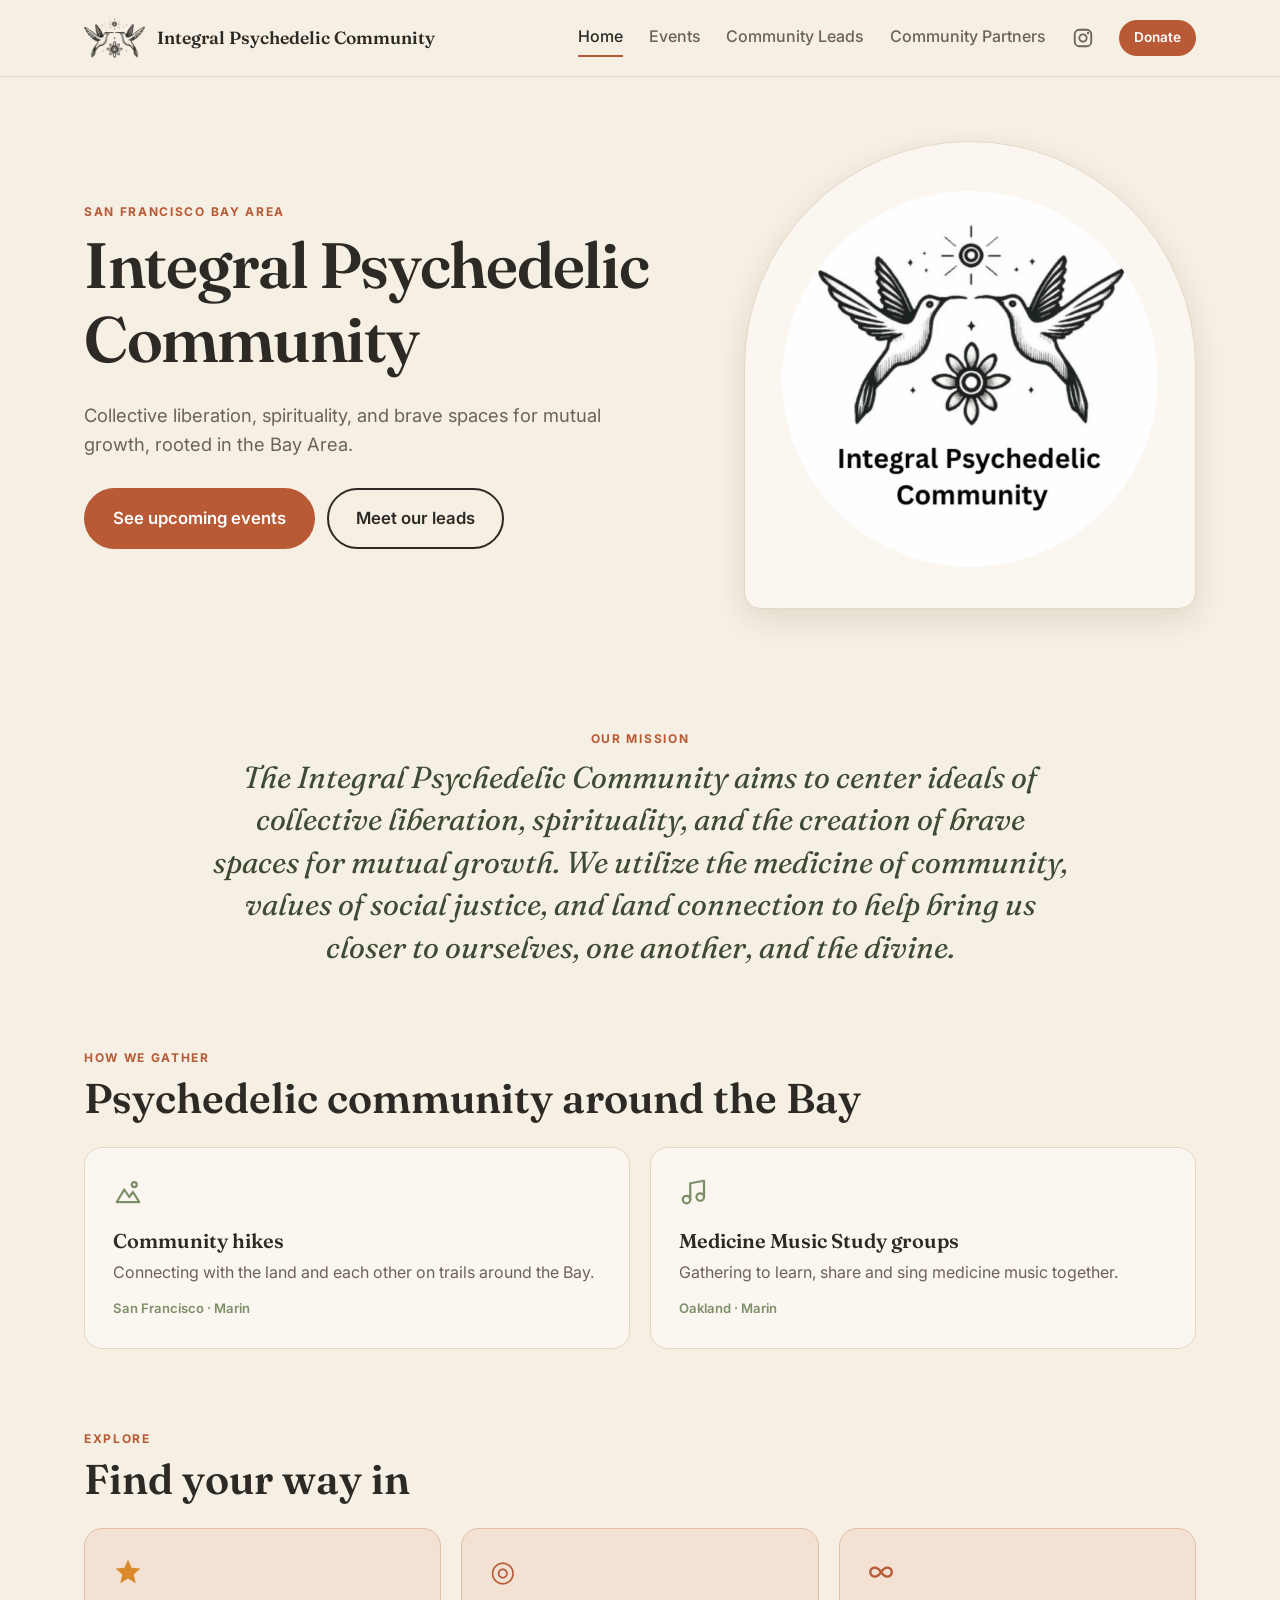
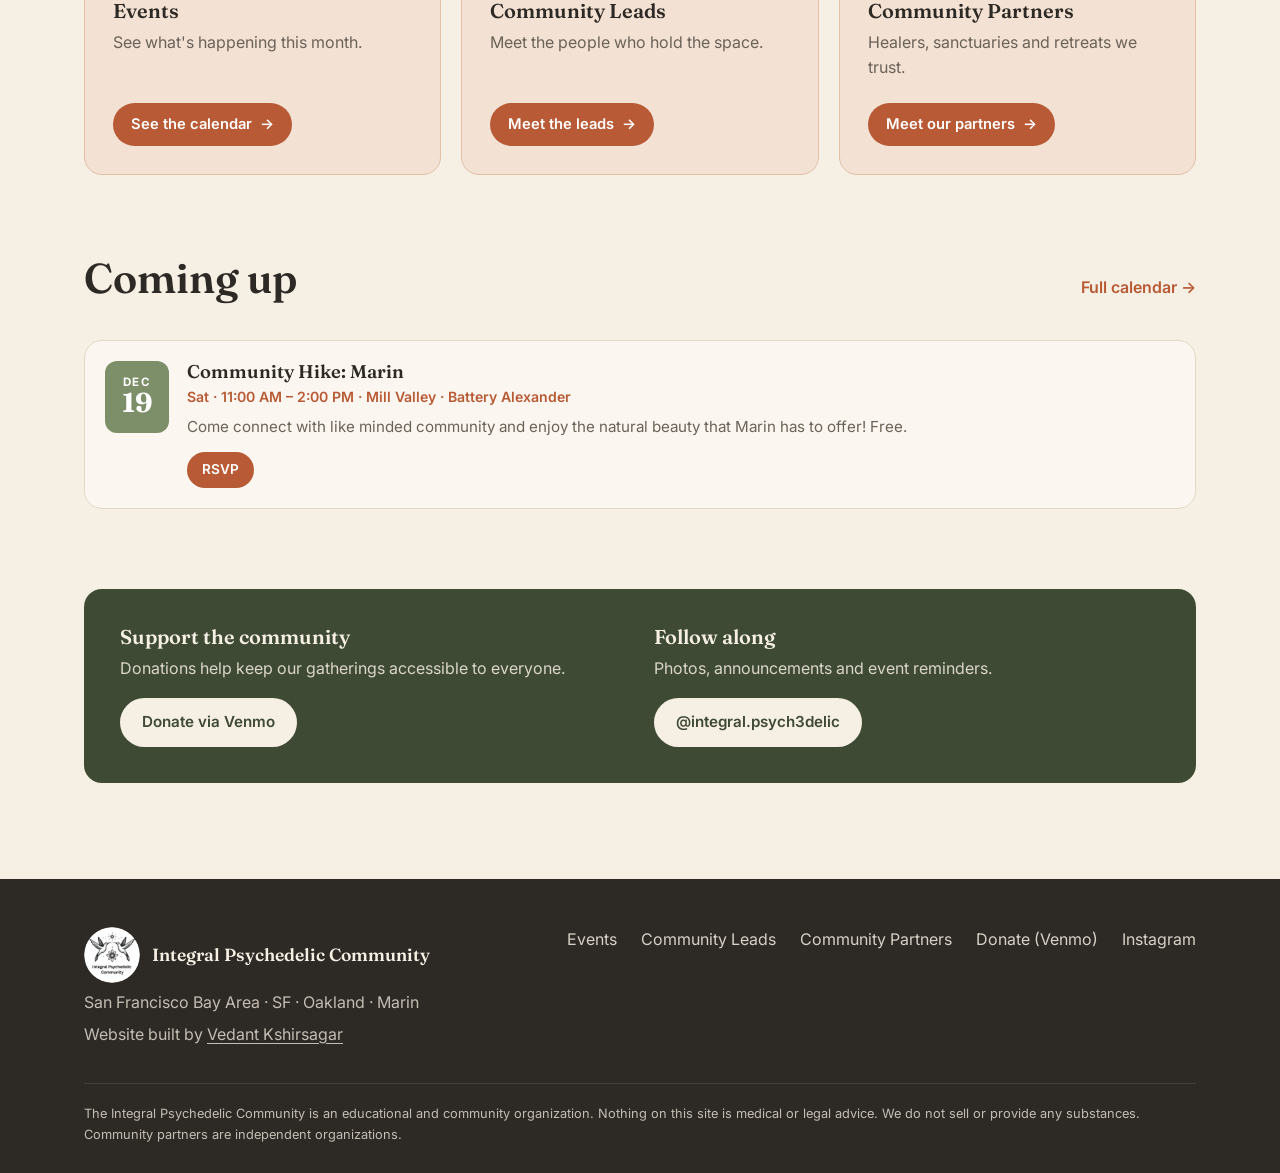
==== commit 15c22c59: "Move footer credit under location line, match its size Co-Authored-By: Devin AI <158243242+devin-ai-" ====
--- a/index.html
+++ b/index.html
@@ -58,10 +58,9 @@
 </div>
 </main>
 <footer class="site-footer"><div class="wrap foot">
-  <div><a class="brand" href="index.html"><img src="assets/logo-circle.png" alt="Integral Psychedelic Community logo" width="56" height="56"><span>Integral Psychedelic Community</span></a><p>San Francisco Bay Area · SF · Oakland · Marin</p></div>
+  <div><a class="brand" href="index.html"><img src="assets/logo-circle.png" alt="Integral Psychedelic Community logo" width="56" height="56"><span>Integral Psychedelic Community</span></a><p>San Francisco Bay Area · SF · Oakland · Marin</p><p class="credit">Website built by <a href="https://www.linkedin.com/in/vedant-kshirsagar/" target="_blank" rel="noopener">Vedant Kshirsagar</a></p></div>
   <div class="foot-links"><a href="events.html">Events</a><a href="leads.html">Community Leads</a><a href="partners.html">Community Partners</a><a href="https://venmo.com/u/hummingbirdmagic" target="_blank" rel="noopener">Donate (Venmo)</a><a href="https://www.instagram.com/integral.psych3delic/" target="_blank" rel="noopener">Instagram</a></div>
   <p class="disclaimer">The Integral Psychedelic Community is an educational and community organization. Nothing on this site is medical or legal advice. We do not sell or provide any substances. Community partners are independent organizations.</p>
-  <p class="credit">Website built by <a href="https://www.linkedin.com/in/vedant-kshirsagar/" target="_blank" rel="noopener">Vedant Kshirsagar</a></p>
 </div></footer>
 </body>
 </html>
--- a/assets/style.css
+++ b/assets/style.css
@@ -98,7 +98,7 @@
 .foot .brand img{height:56px;border-radius:50%}
 .foot-links{display:flex;flex-wrap:wrap;gap:12px 24px;justify-content:flex-end;align-content:start}.foot-links a{text-decoration:none;opacity:.85}.foot-links a:hover{opacity:1;text-decoration:underline}
 .disclaimer{grid-column:1/-1;font-size:.8rem;border-top:1px solid rgba(255,255,255,.15);padding-top:20px;margin-top:12px!important}
-.credit{grid-column:1/-1;font-size:.78rem;margin:0!important}.credit a{color:inherit;text-decoration:underline;text-underline-offset:2px}.credit a:hover{opacity:1;color:#fff}
+.credit a{color:inherit;text-decoration:underline;text-underline-offset:3px}.credit a:hover{color:#fff}
 @media (max-width:860px){
   .burger{display:block}.nav{display:none;position:absolute;top:76px;left:0;right:0;flex-direction:column;align-items:flex-start;padding:20px 24px;gap:14px;background:var(--bg);border-bottom:1px solid var(--line)}.nav.open{display:flex}
   .brand{font-size:1rem}.brand img{height:34px}
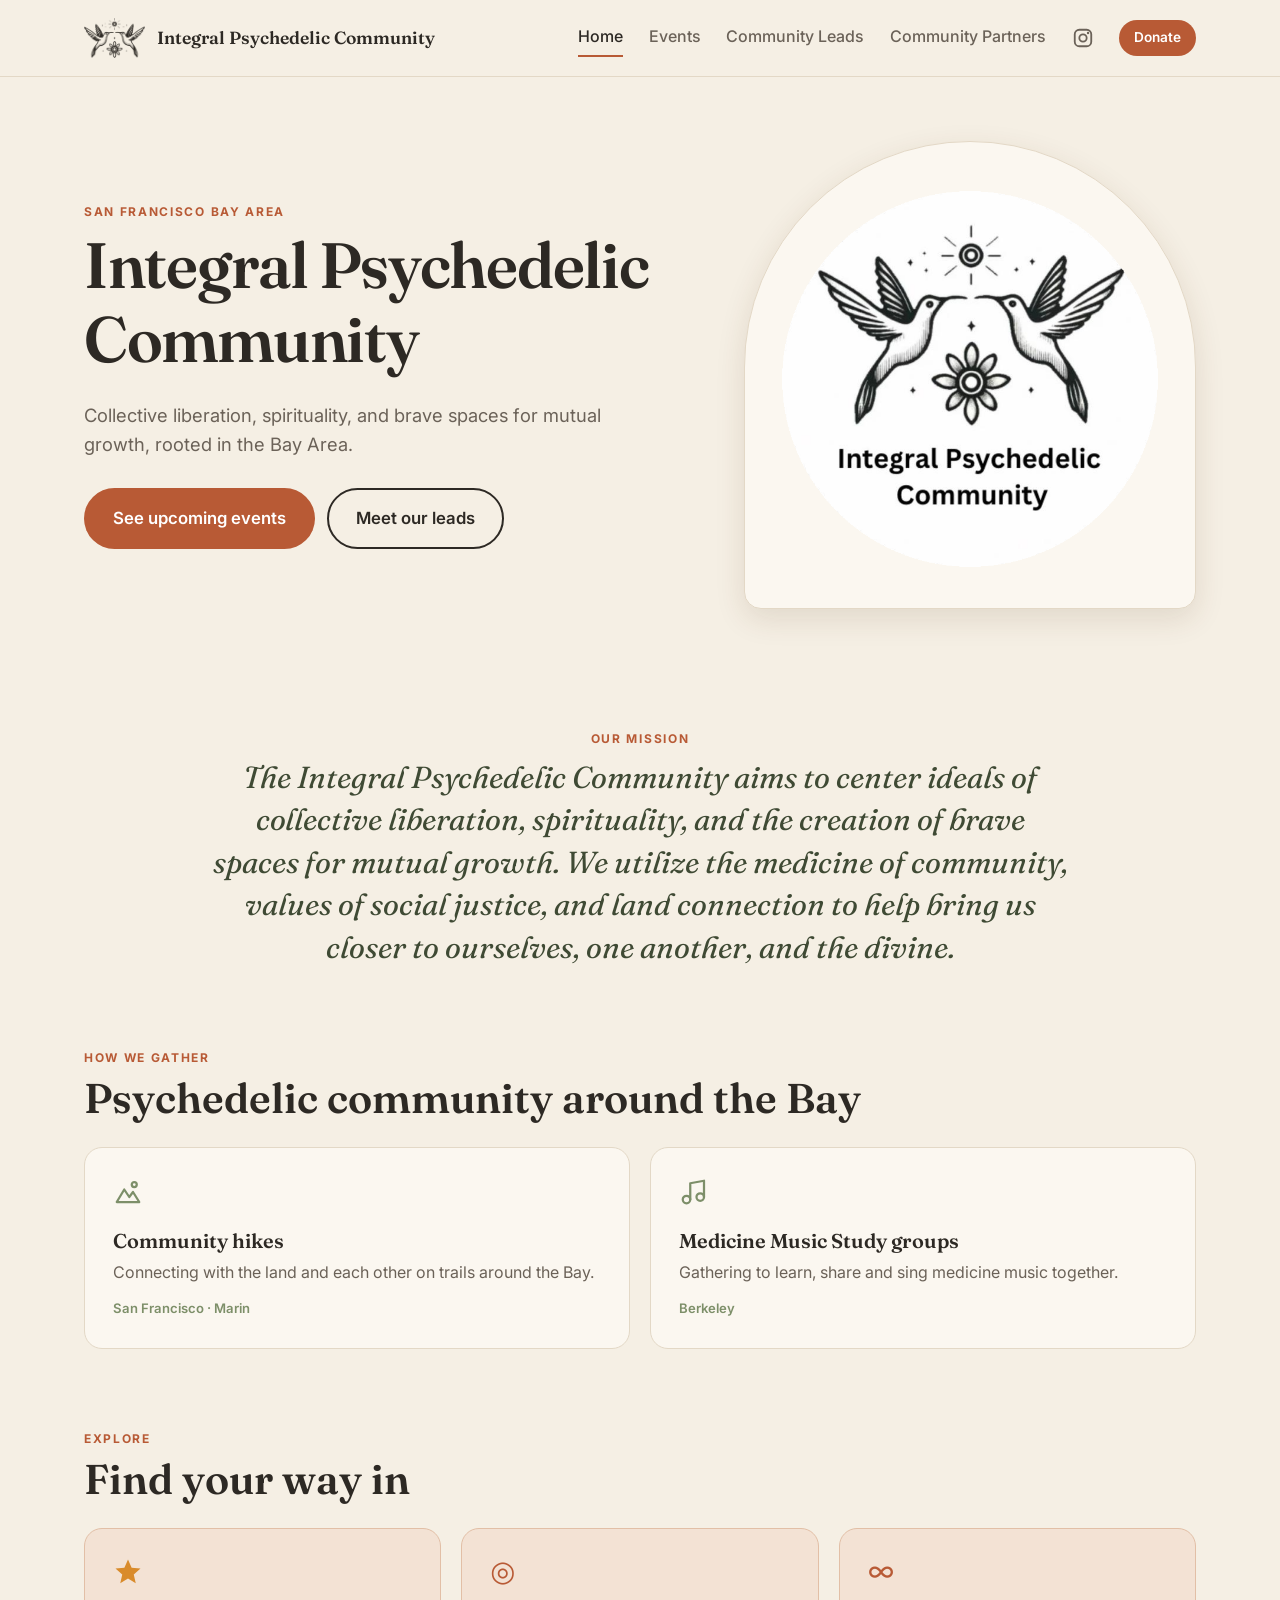
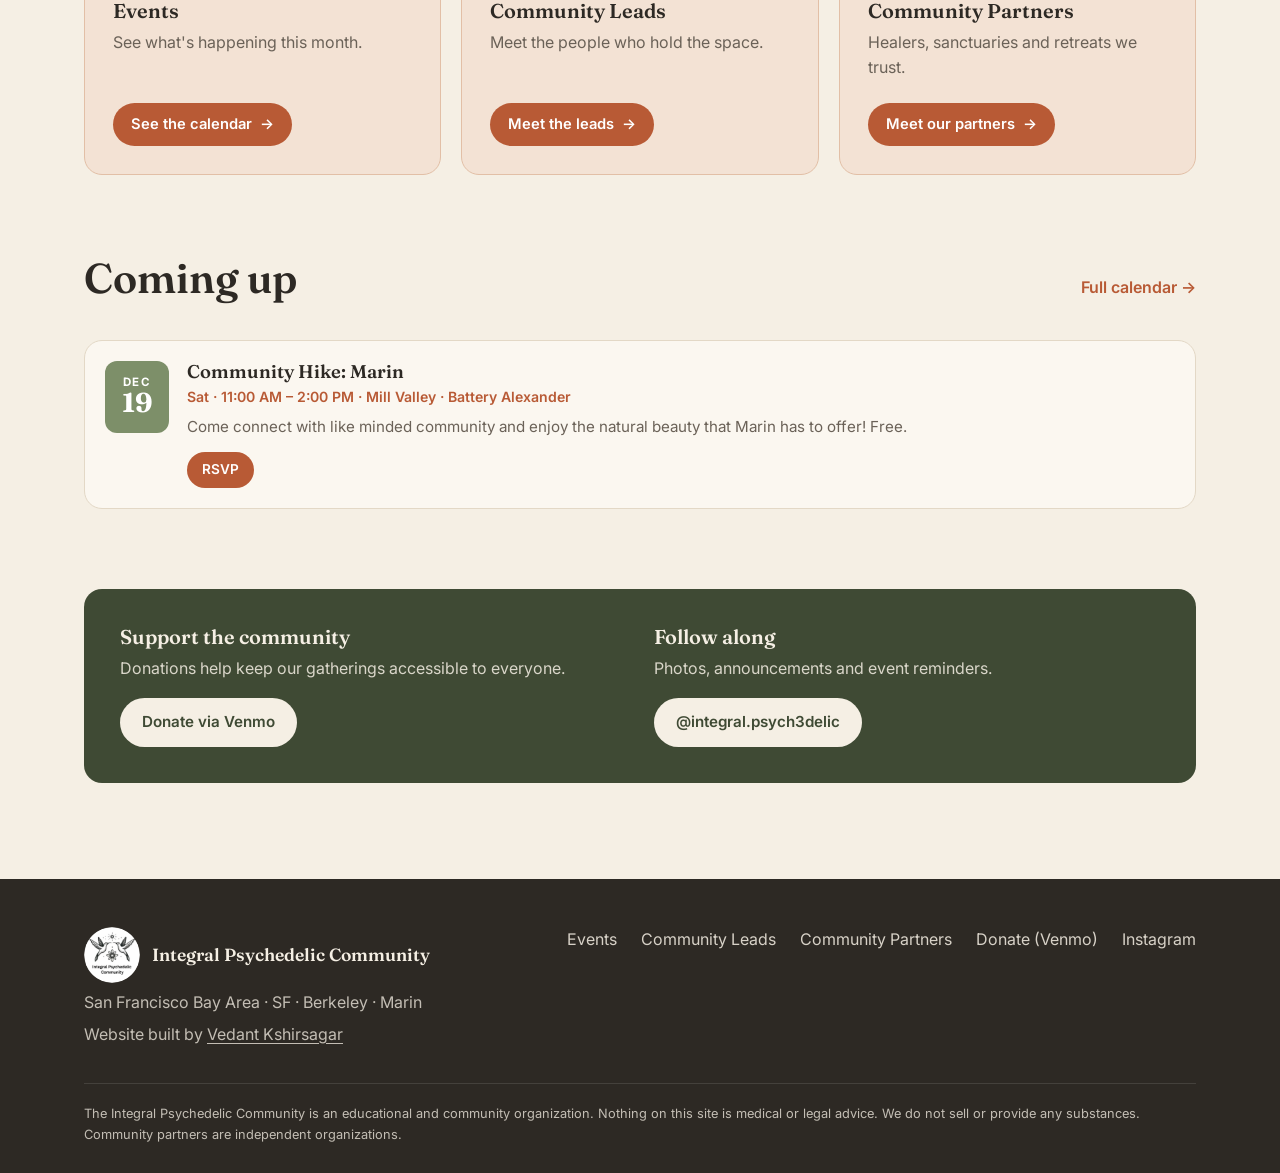
==== commit 116529a4: "Add community lead bios and photos, show Ronin Rao only on partners, move study group to Berkeley, s" ====
--- a/index.html
+++ b/index.html
@@ -4,11 +4,11 @@
 <meta charset="utf-8">
 <meta name="viewport" content="width=device-width,initial-scale=1">
 <title>Integral Psychedelic Community | Bay Area Psychedelic Community</title>
-<meta name="description" content="A San Francisco Bay Area psychedelic community for collective liberation, spirituality and brave spaces for mutual growth. Community hikes in SF and Marin and Medicine Music Study groups in Oakland and Marin.">
+<meta name="description" content="A San Francisco Bay Area psychedelic community for collective liberation, spirituality and brave spaces for mutual growth. Community hikes in SF and Marin and Medicine Music Study groups in Berkeley.">
 <meta property="og:type" content="website">
 <meta property="og:site_name" content="Integral Psychedelic Community">
 <meta property="og:title" content="Integral Psychedelic Community | Bay Area Psychedelic Community">
-<meta property="og:description" content="A San Francisco Bay Area psychedelic community for collective liberation, spirituality and brave spaces for mutual growth. Community hikes in SF and Marin and Medicine Music Study groups in Oakland and Marin.">
+<meta property="og:description" content="A San Francisco Bay Area psychedelic community for collective liberation, spirituality and brave spaces for mutual growth. Community hikes in SF and Marin and Medicine Music Study groups in Berkeley.">
 <meta property="og:image" content="assets/og-image.jpg">
 <link rel="icon" href="assets/favicon.ico" sizes="any">
 <link rel="icon" type="image/png" href="assets/icon-32.png">
@@ -16,7 +16,7 @@
 <link rel="preconnect" href="https://fonts.googleapis.com"><link rel="preconnect" href="https://fonts.gstatic.com" crossorigin>
 <link href="https://fonts.googleapis.com/css2?family=Fraunces:ital,opsz,wght@0,9..144,400;0,9..144,600;1,9..144,400&family=Inter:wght@400;500;600;700&display=swap" rel="stylesheet">
 <link rel="stylesheet" href="assets/style.css">
-<script type="application/ld+json">{"@context": "https://schema.org", "@type": "Organization", "name": "Integral Psychedelic Community", "logo": "assets/logo-circle.png", "description": "A San Francisco Bay Area psychedelic community centering collective liberation, spirituality, and brave spaces for mutual growth.", "sameAs": ["https://www.instagram.com/integral.psych3delic/"], "areaServed": ["San Francisco", "Oakland", "Marin County", "San Francisco Bay Area"]}</script>
+<script type="application/ld+json">{"@context": "https://schema.org", "@type": "Organization", "name": "Integral Psychedelic Community", "logo": "assets/logo-circle.png", "description": "A San Francisco Bay Area psychedelic community centering collective liberation, spirituality, and brave spaces for mutual growth.", "sameAs": ["https://www.instagram.com/integral.psych3delic/"], "areaServed": ["San Francisco", "Berkeley", "Marin County", "San Francisco Bay Area"]}</script>
 <script src="assets/site.js" defer></script>
 </head>
 <body>
@@ -41,7 +41,7 @@
   <section class="gather"><p class="eyebrow">How we gather</p><h2>Psychedelic community around the Bay</h2>
     <div class="gather-grid">
       <div class="gather-card"><span class="ico"><svg viewBox="0 0 24 24"><path d="M3 20l6-10 4 6 3-4 5 8z"/><circle cx="17" cy="6" r="2"/></svg></span><h3>Community hikes</h3><p>Connecting with the land and each other on trails around the Bay.</p><span class="where">San Francisco · Marin</span></div>
-      <div class="gather-card"><span class="ico"><svg viewBox="0 0 24 24"><path d="M9 18V5l11-2v13"/><circle cx="6" cy="18" r="3"/><circle cx="17" cy="16" r="3"/></svg></span><h3>Medicine Music Study groups</h3><p>Gathering to learn, share and sing medicine music together.</p><span class="where">Oakland · Marin</span></div>
+      <div class="gather-card"><span class="ico"><svg viewBox="0 0 24 24"><path d="M9 18V5l11-2v13"/><circle cx="6" cy="18" r="3"/><circle cx="17" cy="16" r="3"/></svg></span><h3>Medicine Music Study groups</h3><p>Gathering to learn, share and sing medicine music together.</p><span class="where">Berkeley</span></div>
     </div>
   </section>
   <section class="explore" aria-label="Explore"><p class="eyebrow">Explore</p><h2>Find your way in</h2>
@@ -58,7 +58,7 @@
 </div>
 </main>
 <footer class="site-footer"><div class="wrap foot">
-  <div><a class="brand" href="index.html"><img src="assets/logo-circle.png" alt="Integral Psychedelic Community logo" width="56" height="56"><span>Integral Psychedelic Community</span></a><p>San Francisco Bay Area · SF · Oakland · Marin</p><p class="credit">Website built by <a href="https://www.linkedin.com/in/vedant-kshirsagar/" target="_blank" rel="noopener">Vedant Kshirsagar</a></p></div>
+  <div><a class="brand" href="index.html"><img src="assets/logo-circle.png" alt="Integral Psychedelic Community logo" width="56" height="56"><span>Integral Psychedelic Community</span></a><p>San Francisco Bay Area · SF · Berkeley · Marin</p><p class="credit">Website built by <a href="https://www.linkedin.com/in/vedant-kshirsagar/" target="_blank" rel="noopener">Vedant Kshirsagar</a></p></div>
   <div class="foot-links"><a href="events.html">Events</a><a href="leads.html">Community Leads</a><a href="partners.html">Community Partners</a><a href="https://venmo.com/u/hummingbirdmagic" target="_blank" rel="noopener">Donate (Venmo)</a><a href="https://www.instagram.com/integral.psych3delic/" target="_blank" rel="noopener">Instagram</a></div>
   <p class="disclaimer">The Integral Psychedelic Community is an educational and community organization. Nothing on this site is medical or legal advice. We do not sell or provide any substances. Community partners are independent organizations.</p>
 </div></footer>
--- a/assets/style.css
+++ b/assets/style.css
@@ -78,10 +78,11 @@
 .hint{color:var(--muted);font-size:.85rem;display:flex;gap:6px;align-items:center;margin-top:12px}.hint .star{width:14px;height:14px}
 .all-events{margin:56px 0 0}
 .fine{color:var(--muted);font-size:.85rem;margin:28px 0 80px}
-.leads{display:grid;grid-template-columns:1fr 1fr;gap:24px;padding-bottom:96px}
-.lead{display:flex;gap:24px;padding:28px;background:var(--surface);border:1px solid var(--line);border-radius:var(--radius)}
-.lead h3{margin:0}.role{color:var(--accent);font-weight:600;font-size:.9rem;margin:.1em 0 .6em}.lead p{color:var(--muted)}
-.lead-photo{width:140px;height:140px;border-radius:50%;flex:none;background:repeating-linear-gradient(135deg,#e2d3bc 0 12px,#ddcbb0 12px 24px);display:flex;align-items:center;justify-content:center;color:#8a7a63;font-size:.72rem;letter-spacing:.1em;text-transform:uppercase;overflow:hidden}
+.leads{display:grid;grid-template-columns:1fr;gap:28px;padding-bottom:96px}
+.lead{display:flex;gap:36px;padding:32px;align-items:flex-start;background:var(--surface);border:1px solid var(--line);border-radius:var(--radius)}
+.lead h3{margin:0}.pronouns{font-family:Inter,sans-serif;font-size:.95rem;font-weight:400;color:var(--muted)}.lead-body{flex:1;min-width:0}.lead-body a:not(.btn){color:var(--accent);font-weight:600}.lead-links{display:flex;flex-wrap:wrap;gap:10px;margin-top:18px}.role{color:var(--accent);font-weight:600;font-size:.9rem;margin:.1em 0 .6em}.lead p{color:var(--muted)}
+.lead-photo{width:280px;height:280px;border-radius:12px;flex:none;object-fit:cover;box-shadow:var(--shadow)}
+.lead-photo-empty{background:#1f3a2c;border:3px double #c9a55c;color:#e9d9b0;display:flex;flex-direction:column;align-items:center;justify-content:center;gap:6px;font-family:Fraunces,serif;font-size:1.6rem;letter-spacing:.12em;text-transform:uppercase}.lead-photo-empty small{font-family:Inter,sans-serif;font-size:.75rem;letter-spacing:.1em;opacity:.8}
 .link{color:var(--accent);font-weight:600;text-decoration:none}
 .partners{display:grid;grid-template-columns:repeat(3,1fr);gap:24px;padding-bottom:96px}
 .partner{display:flex;flex-direction:column;background:var(--surface);border:1px solid var(--line);border-radius:var(--radius);overflow:hidden;transition:transform .2s,box-shadow .2s}
@@ -106,7 +107,7 @@
   .hero-logo{max-width:360px;margin:0 auto;padding:32px 24px}
   .cards3,.cta-band,.partners,.gather-grid{grid-template-columns:1fr}
   .cal{padding:14px}.cal-grid{gap:4px}.cal-day{min-height:50px;padding:4px}.cal-peek{display:none}.cal-day .star{top:auto;bottom:5px;right:auto;left:50%;transform:translateX(-50%);width:16px;height:16px}.cal-count{top:3px;right:3px}
-  .lead{flex-direction:column;align-items:center;text-align:center}.foot-links{justify-content:flex-start}.detail-panel{position:static}
+  .lead{flex-direction:column;align-items:center;padding:22px;gap:20px}.lead-photo{width:100%;max-width:340px;height:auto;aspect-ratio:1}.lead-body{width:100%}.foot-links{justify-content:flex-start}.detail-panel{position:static}
 }
 .nav a.insta{display:flex;color:var(--muted);border:0;padding:0}.nav a.insta:hover{color:var(--accent)}
 .gather-card .ico svg{width:30px;height:30px;stroke:currentColor;fill:none;stroke-width:1.8;stroke-linecap:round;stroke-linejoin:round}
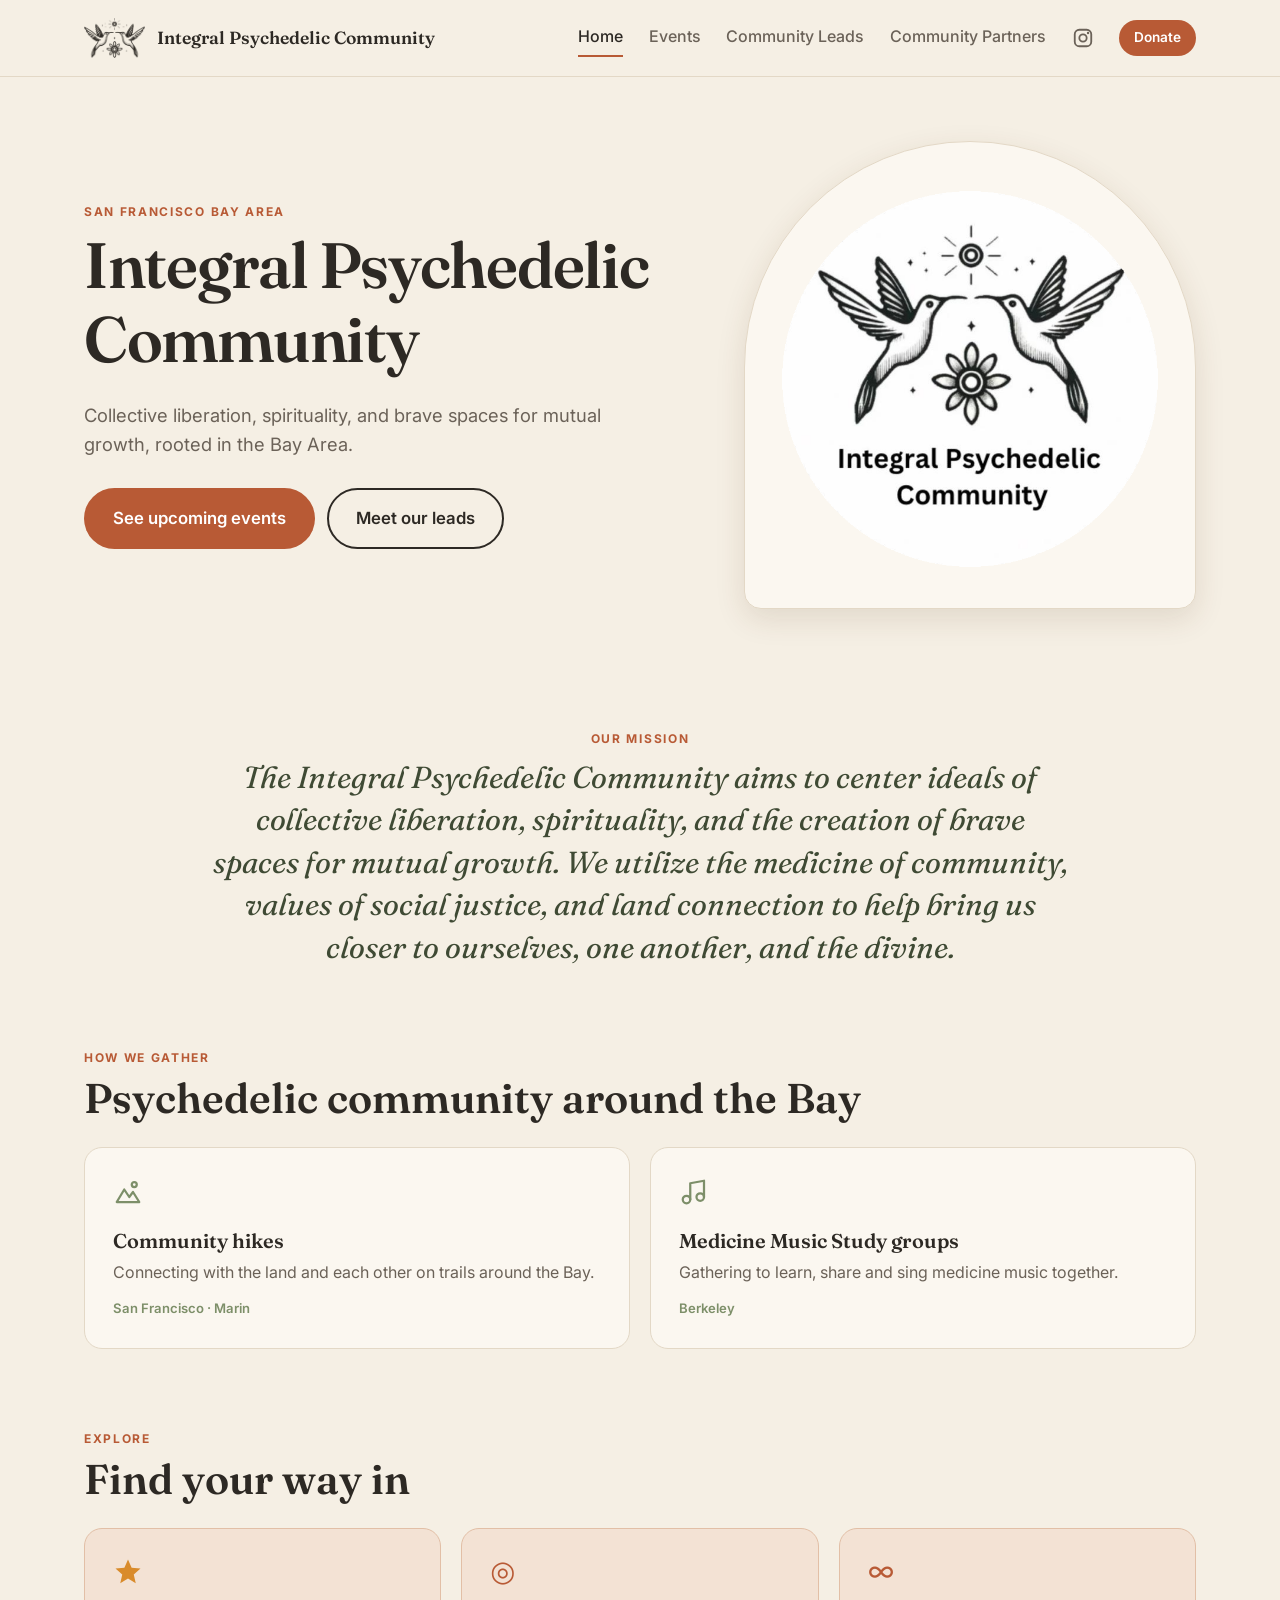
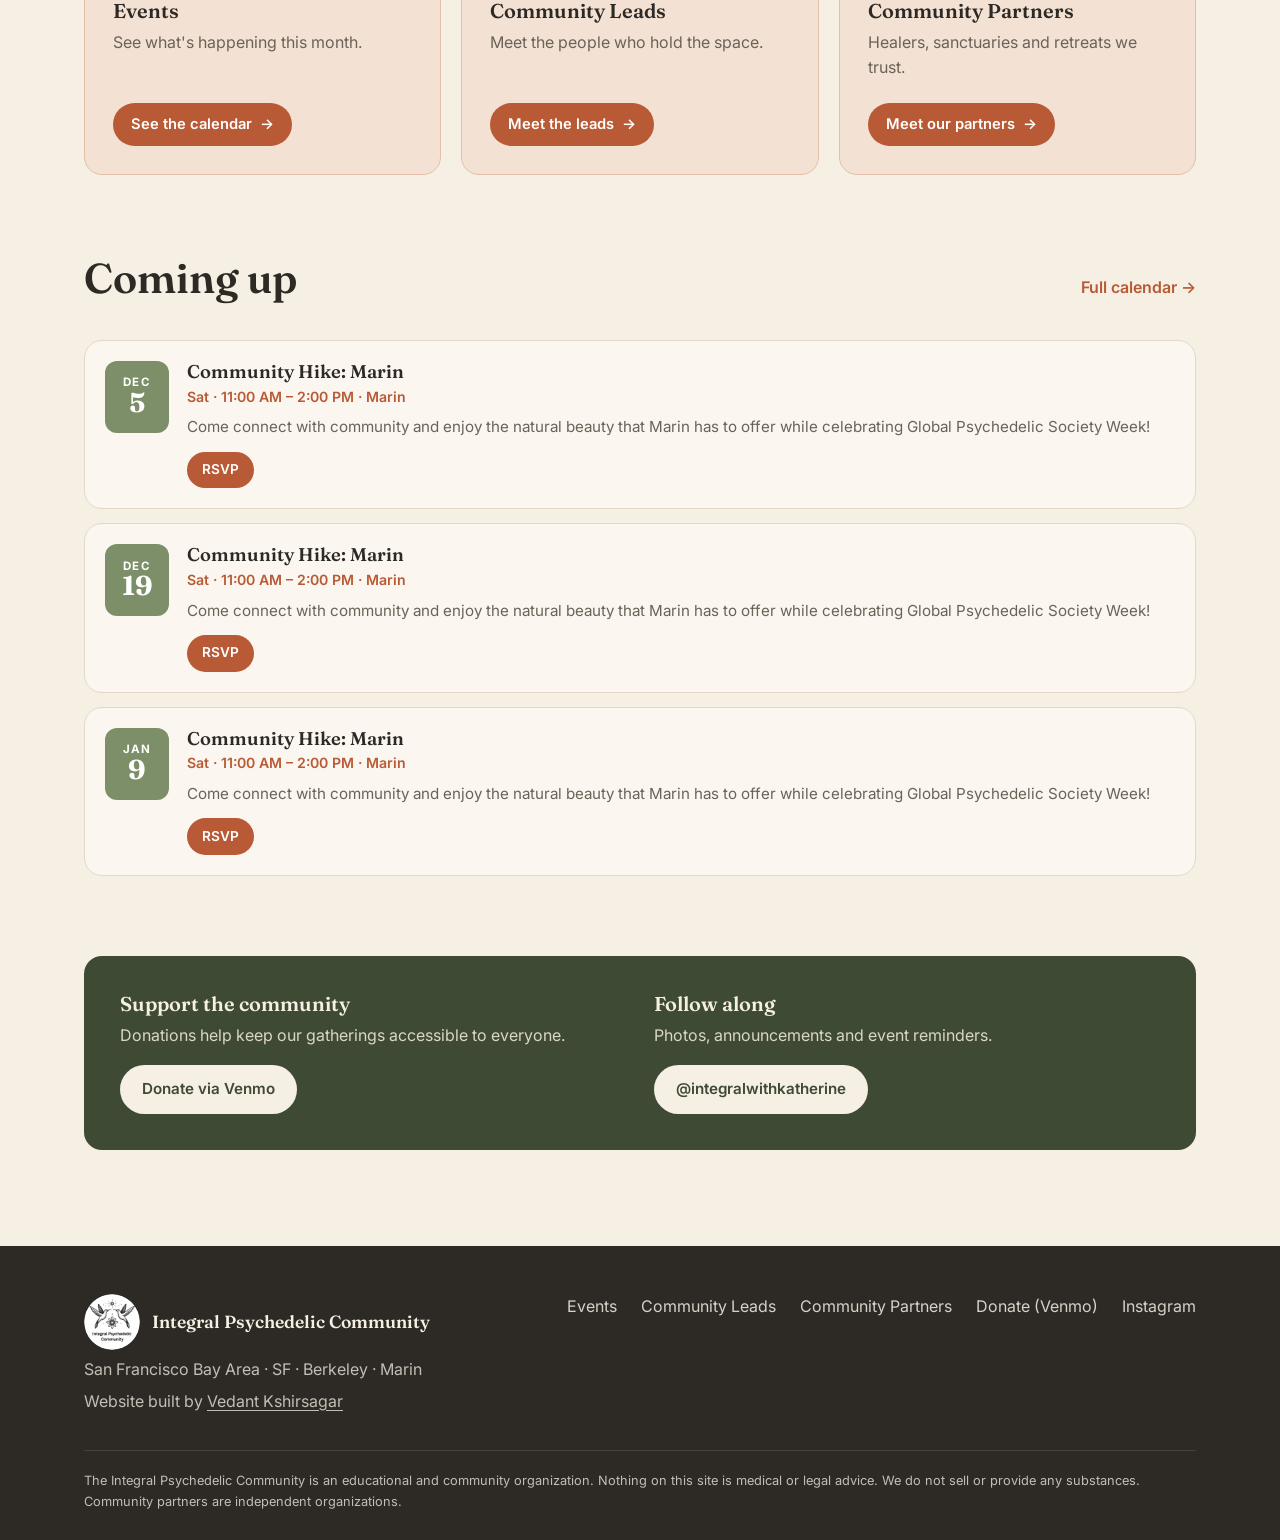
==== commit 62aae648: "Change site Instagram to @integralwithkatherine" ====
--- a/index.html
+++ b/index.html
@@ -16,14 +16,14 @@
 <link rel="preconnect" href="https://fonts.googleapis.com"><link rel="preconnect" href="https://fonts.gstatic.com" crossorigin>
 <link href="https://fonts.googleapis.com/css2?family=Fraunces:ital,opsz,wght@0,9..144,400;0,9..144,600;1,9..144,400&family=Inter:wght@400;500;600;700&display=swap" rel="stylesheet">
 <link rel="stylesheet" href="assets/style.css">
-<script type="application/ld+json">{"@context": "https://schema.org", "@type": "Organization", "name": "Integral Psychedelic Community", "logo": "assets/logo-circle.png", "description": "A San Francisco Bay Area psychedelic community centering collective liberation, spirituality, and brave spaces for mutual growth.", "sameAs": ["https://www.instagram.com/integral.psych3delic/"], "areaServed": ["San Francisco", "Berkeley", "Marin County", "San Francisco Bay Area"]}</script>
+<script type="application/ld+json">{"@context": "https://schema.org", "@type": "Organization", "name": "Integral Psychedelic Community", "logo": "assets/logo-circle.png", "description": "A San Francisco Bay Area psychedelic community centering collective liberation, spirituality, and brave spaces for mutual growth.", "sameAs": ["https://www.instagram.com/integralwithkatherine/"], "areaServed": ["San Francisco", "Berkeley", "Marin County", "San Francisco Bay Area"]}</script>
 <script src="assets/site.js" defer></script>
 </head>
 <body>
 <header class="site-header"><div class="wrap hdr">
   <a class="brand" href="index.html"><img src="assets/mark.png" alt="" width="61" height="40"><span>Integral Psychedelic Community</span></a>
   <button class="burger" aria-label="Open menu">☰</button>
-  <nav class="nav" aria-label="Main"><a href="index.html" aria-current="page">Home</a><a href="events.html">Events</a><a href="leads.html">Community Leads</a><a href="partners.html">Community Partners</a><a class="insta" href="https://www.instagram.com/integral.psych3delic/" target="_blank" rel="noopener" aria-label="Instagram"><svg viewBox="0 0 24 24" width="22" height="22" aria-hidden="true"><rect x="3" y="3" width="18" height="18" rx="5" fill="none" stroke="currentColor" stroke-width="2"/><circle cx="12" cy="12" r="4" fill="none" stroke="currentColor" stroke-width="2"/><circle cx="17.5" cy="6.5" r="1.3" fill="currentColor"/></svg></a><a class="btn btn-sm btn-primary" href="https://venmo.com/u/hummingbirdmagic" target="_blank" rel="noopener">Donate</a></nav>
+  <nav class="nav" aria-label="Main"><a href="index.html" aria-current="page">Home</a><a href="events.html">Events</a><a href="leads.html">Community Leads</a><a href="partners.html">Community Partners</a><a class="insta" href="https://www.instagram.com/integralwithkatherine/" target="_blank" rel="noopener" aria-label="Instagram"><svg viewBox="0 0 24 24" width="22" height="22" aria-hidden="true"><rect x="3" y="3" width="18" height="18" rx="5" fill="none" stroke="currentColor" stroke-width="2"/><circle cx="12" cy="12" r="4" fill="none" stroke="currentColor" stroke-width="2"/><circle cx="17.5" cy="6.5" r="1.3" fill="currentColor"/></svg></a><a class="btn btn-sm btn-primary" href="https://venmo.com/u/hummingbirdmagic" target="_blank" rel="noopener">Donate</a></nav>
 </div></header>
 <main>
 <section class="hero"><div class="wrap hero-inner">
@@ -53,13 +53,13 @@
   <section class="upnext"><div class="row-head"><h2>Coming up</h2><a href="events.html">Full calendar →</a></div><div class="ev-list" id="ev-next"></div></section>
   <section class="cta-band">
     <div><h3>Support the community</h3><p>Donations help keep our gatherings accessible to everyone.</p><a class="btn btn-light" href="https://venmo.com/u/hummingbirdmagic" target="_blank" rel="noopener">Donate via Venmo</a></div>
-    <div><h3>Follow along</h3><p>Photos, announcements and event reminders.</p><a class="btn btn-light" href="https://www.instagram.com/integral.psych3delic/" target="_blank" rel="noopener">@integral.psych3delic</a></div>
+    <div><h3>Follow along</h3><p>Photos, announcements and event reminders.</p><a class="btn btn-light" href="https://www.instagram.com/integralwithkatherine/" target="_blank" rel="noopener">@integralwithkatherine</a></div>
   </section>
 </div>
 </main>
 <footer class="site-footer"><div class="wrap foot">
   <div><a class="brand" href="index.html"><img src="assets/logo-circle.png" alt="Integral Psychedelic Community logo" width="56" height="56"><span>Integral Psychedelic Community</span></a><p>San Francisco Bay Area · SF · Berkeley · Marin</p><p class="credit">Website built by <a href="https://www.linkedin.com/in/vedant-kshirsagar/" target="_blank" rel="noopener">Vedant Kshirsagar</a></p></div>
-  <div class="foot-links"><a href="events.html">Events</a><a href="leads.html">Community Leads</a><a href="partners.html">Community Partners</a><a href="https://venmo.com/u/hummingbirdmagic" target="_blank" rel="noopener">Donate (Venmo)</a><a href="https://www.instagram.com/integral.psych3delic/" target="_blank" rel="noopener">Instagram</a></div>
+  <div class="foot-links"><a href="events.html">Events</a><a href="leads.html">Community Leads</a><a href="partners.html">Community Partners</a><a href="https://venmo.com/u/hummingbirdmagic" target="_blank" rel="noopener">Donate (Venmo)</a><a href="https://www.instagram.com/integralwithkatherine/" target="_blank" rel="noopener">Instagram</a></div>
   <p class="disclaimer">The Integral Psychedelic Community is an educational and community organization. Nothing on this site is medical or legal advice. We do not sell or provide any substances. Community partners are independent organizations.</p>
 </div></footer>
 </body>
